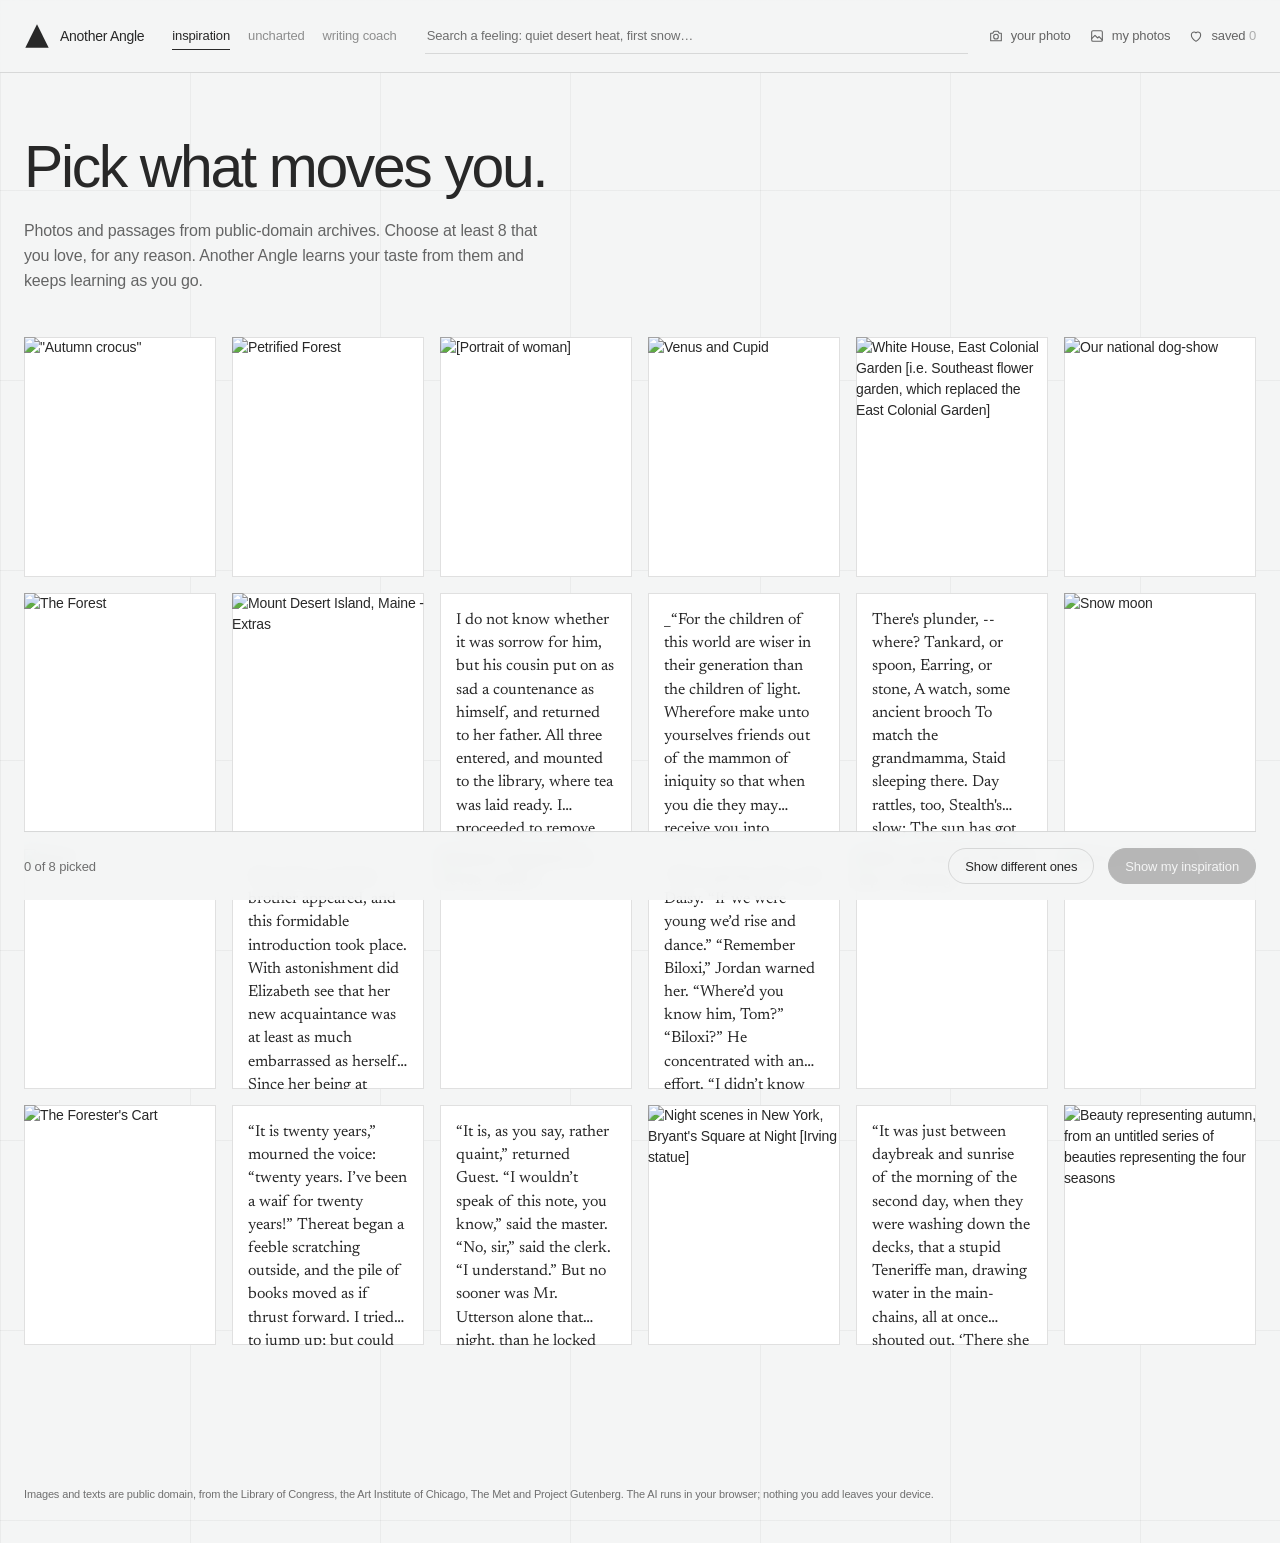
==== index.html @ f84533cb "Add archive data, tabs, gallery theme, 3-D Uncharted map, and lens interactions - data/: 1,196 publi" ====
<!doctype html>
<html lang="en">
<head>
  <meta charset="utf-8">
  <meta name="viewport" content="width=device-width, initial-scale=1">
  <!-- Some museum image servers refuse requests that name a referring page (the Art Institute of Chicago does for localhost). -->
  <meta name="referrer" content="no-referrer">
  <title>Another Angle</title>
  <meta name="description" content="Inspiration for photographers and writers that learns your taste, from public-domain archives, with a writer's block coach.">
  <link rel="preconnect" href="https://fonts.googleapis.com">
  <link rel="preconnect" href="https://fonts.gstatic.com" crossorigin>
  <link rel="stylesheet" href="https://fonts.googleapis.com/css2?family=Google+Sans+Flex:wght@400;500;700&family=Newsreader:ital,opsz,wght@0,6..72,400;0,6..72,500;1,6..72,400&display=swap">
  <link rel="stylesheet" href="style.css">
  <link rel="icon" href="data:image/svg+xml,%3Csvg xmlns='http://www.w3.org/2000/svg' viewBox='0 0 32 32'%3E%3Ccircle cx='16' cy='16' r='12' fill='%23282828'/%3E%3Ccircle cx='16' cy='16' r='5' fill='%23f4f5f5'/%3E%3C/svg%3E">
</head>
<body>
  <header class="top">
    <a class="brand" href="#" data-go="feed"><svg viewBox="0 0 40 40" aria-hidden="true"><path d="M20 2 38 38H2Z"/></svg>Another Angle</a>
    <nav class="tabs" aria-label="Sections">
      <a class="tab" id="tab-feed" href="#" data-go="feed" aria-current="page">Inspiration</a>
      <a class="tab" id="tab-uncharted" href="uncharted.html">Uncharted</a>
      <a class="tab" id="tab-coach" href="#coach">Writing coach</a>
    </nav>
    <div class="tools" id="tools">
      <form class="search" id="search" role="search">
        <label for="q" class="sr">Search by a feeling, a place, or anything</label>
        <input id="q" type="search" placeholder="Search a feeling: quiet desert heat, first snow…" autocomplete="off">
      </form>
      <nav class="nav" aria-label="Inspiration tools">
        <label class="btn ghost" for="upload" title="Find inspiration that matches your own photo">
          <svg viewBox="0 0 24 24" aria-hidden="true"><path d="M4 8h3l2-3h6l2 3h3v11H4z"/><circle cx="12" cy="13" r="3.5"/></svg>
          <span>Your photo</span>
        </label>
        <input id="upload" type="file" accept="image/*" class="sr">
        <button class="btn ghost" data-go="mine" title="Your own photos, kept on your device">
          <svg viewBox="0 0 24 24" aria-hidden="true"><rect x="4" y="4" width="16" height="16" rx="2"/><path d="M4 16l5-5 4 4 2-2 5 5"/></svg>
          <span>My photos</span>
        </button>
        <button class="btn ghost" data-go="saved">
          <svg viewBox="0 0 24 24" aria-hidden="true"><path d="M12 20s-7-4.4-7-10a4 4 0 0 1 7-2.6A4 4 0 0 1 19 10c0 5.6-7 10-7 10z"/></svg>
          <span>Saved <b id="saved-count">0</b></span>
        </button>
      </nav>
    </div>
  </header>

  <main>
    <section id="view-start" class="view" hidden>
      <div class="intro">
        <h1 data-lens>Pick what moves you.</h1>
        <p>Photos and passages from public-domain archives. Choose at least 8 that you love, for any reason. Another Angle learns your taste from them and keeps learning as you go.</p>
      </div>
      <div class="pick-grid" id="pick-grid"></div>
      <div class="pick-bar">
        <span id="pick-count">0 of 8 picked</span>
        <button class="btn ghost" id="pick-more">Show different ones</button>
        <button class="btn solid" id="pick-done" disabled>Show my inspiration</button>
      </div>
    </section>

    <section id="view-feed" class="view" hidden>
      <div class="feed-head">
        <div id="mode" class="mode"></div>
        <button class="btn ghost small" id="retrain">Pick again</button>
      </div>
      <div class="masonry" id="feed"></div>
      <div id="more" class="more">Loading more…</div>
    </section>

    <section id="view-saved" class="view" hidden>
      <div class="intro">
        <h1 data-lens>Saved</h1>
        <p id="saved-note">Everything you hearted. Each one also taught the model a little more about your taste.</p>
      </div>
      <div class="masonry" id="saved"></div>
    </section>
    <section id="view-mine" class="view" hidden>
      <div class="intro">
        <h1 data-lens>My portfolio</h1>
        <p>Add your own photos. The AI reads them right here in your browser and keeps them on this device, so nothing is uploaded. They join your feed, your searches, and the Uncharted map.</p>
      </div>
      <div class="drop" id="mine-drop">
        <p>Drag photos here, or</p>
        <div class="drop-btns">
          <label class="btn solid" for="mine-files">Choose photos</label>
          <label class="btn ghost" for="mine-folder">Choose a folder</label>
        </div>
        <input id="mine-files" type="file" accept="image/*" multiple class="sr">
        <input id="mine-folder" type="file" webkitdirectory multiple class="sr">
        <p id="mine-status" class="drop-status" aria-live="polite"></p>
      </div>
      <div class="feed-head">
        <div class="mode"><b id="mine-count"></b> <span id="mine-note"></span></div>
        <button class="btn ghost small" id="mine-clear" hidden>Remove from this device</button>
      </div>
      <div class="masonry" id="mine"></div>
    </section>
    <section id="view-coach" class="view" hidden>
      <div class="coach" id="coach" aria-label="Writer's block coach">
        <div class="coach-head">
          <div class="coach-title">CreateAI</div>
          <div class="coach-sub">Writer's block coach, by [PARTNER NAME]</div>
        </div>
        <div class="chat" id="chat" aria-live="polite"></div>
        <form class="chat-input" id="chat-form">
          <label for="chat-text" class="sr">Message</label>
          <textarea id="chat-text" rows="1" placeholder="Type here"></textarea>
          <button class="btn solid" type="submit">Send</button>
        </form>
      </div>
    </section>
  </main>

  <div class="toast" id="toast" role="status" hidden></div>

  <footer class="foot">
    Images and texts are public domain, from the Library of Congress, the Art Institute of Chicago, The Met and Project Gutenberg. The AI runs in your browser; nothing you add leaves your device.
  </footer>

  <script type="module" src="js/app.js"></script>
</body>
</html>
---- style.css ----
/* Gallery wall: a cool off-white ground with a faint grid, near-black ink, one sans with tight tracking.
   The photos and passages supply the color; the interface stays out of the way. */
:root {
  --bg: #f4f5f5;
  --card: #ffffff;
  --ink: #282828;
  --muted: #6f6f6f;
  --line: rgba(40, 40, 40, .14);
  --grid: rgba(40, 40, 40, .05);
  --accent: #282828;
  --accent-ink: #f4f5f5;
  --chip: #e9eaea;
  --serif: "Newsreader", Georgia, serif;
  --sans: "Google Sans Flex", "Helvetica Neue", Arial, sans-serif;
}
@media (prefers-color-scheme: dark) {
  :root:not([data-theme="light"]) {
    --bg: #151515; --card: #1d1d1d; --ink: #ececec; --muted: #9a9a9a;
    --line: rgba(255, 255, 255, .16); --grid: rgba(255, 255, 255, .04);
    --accent: #ececec; --accent-ink: #151515; --chip: #262626;
  }}
:root[data-theme="dark"] {
    --bg: #151515; --card: #1d1d1d; --ink: #ececec; --muted: #9a9a9a;
    --line: rgba(255, 255, 255, .16); --grid: rgba(255, 255, 255, .04);
    --accent: #ececec; --accent-ink: #151515; --chip: #262626;
  }
* { box-sizing: border-box; }
[hidden] { display: none !important; }
body { margin: 0; color: var(--ink); font: 500 14px/1.5 var(--sans); letter-spacing: -.01em;
  background-color: var(--bg);
  background-image: linear-gradient(90deg, var(--grid) 1px, transparent 1px), linear-gradient(var(--grid) 1px, transparent 1px);
  background-size: 190px 190px; }
.sr { position: absolute !important; width: 1px; height: 1px; overflow: hidden; clip: rect(0 0 0 0); white-space: nowrap; }
button, input, textarea { font: inherit; color: inherit; letter-spacing: inherit; }
a { color: inherit; }
svg { width: 16px; height: 16px; fill: none; stroke: currentColor; stroke-width: 1.6; stroke-linecap: round; stroke-linejoin: round; flex: none; }
:focus-visible { outline: 1px solid var(--ink); outline-offset: 3px; }

/* Header */
.top { position: sticky; top: 0; z-index: 10; display: flex; align-items: center; gap: 12px 28px; padding: 18px 24px;
  background: color-mix(in srgb, var(--bg) 94%, transparent); backdrop-filter: blur(8px); border-bottom: 1px solid var(--line); flex-wrap: wrap; }
.brand { display: inline-flex; align-items: center; gap: 10px; font-size: 14px; font-weight: 500; line-height: 1.2; letter-spacing: -.02em; color: var(--ink); text-decoration: none; }
.brand svg { width: 26px; height: 26px; fill: currentColor; stroke: none; }
.tabs { display: flex; gap: 18px; font-size: 13px; }
.tab { position: relative; padding: 6px 0; color: var(--ink); text-decoration: none; text-transform: lowercase; white-space: nowrap; opacity: .5; transition: opacity .2s; }
.tab:hover { opacity: 1; }
.tab[aria-current="page"] { opacity: 1; }
.tab[aria-current="page"]::after { content: ""; position: absolute; left: 0; right: 0; bottom: 2px; height: 1px; background: currentColor; }
.tools { flex: 1 1 520px; min-width: 0; display: flex; align-items: center; gap: 8px 20px; flex-wrap: wrap; }
.search { flex: 1 1 240px; min-width: 0; }
.search input { width: 100%; height: 36px; border: 0; border-bottom: 1px solid var(--line); background: transparent; border-radius: 0; padding: 0 2px; outline: none; font-size: 13px; }
.search input::placeholder { color: var(--muted); }
.search input:focus { border-bottom-color: var(--ink); }
.nav { display: flex; gap: 6px 18px; align-items: center; flex-wrap: wrap; }
.btn { display: inline-flex; align-items: center; gap: 7px; min-height: 36px; padding: 0 16px; border-radius: 999px; border: 1px solid var(--line);
  background: transparent; cursor: pointer; font-size: 13px; font-weight: 500; text-decoration: none; color: var(--ink); white-space: nowrap; transition: border-color .2s, opacity .2s; }
.btn:hover { border-color: var(--ink); }
.btn.solid { background: var(--accent); color: var(--accent-ink); border-color: var(--accent); }
.btn.solid:hover { opacity: .85; }
.btn.solid:disabled { opacity: .3; cursor: default; }
.btn.small { min-height: 30px; padding: 0 12px; font-size: 12px; }
.btn b { font-weight: 500; font-variant-numeric: tabular-nums; opacity: .5; }
/* In the header the tools read as plain text links, like the tabs. */
.nav .btn { border: 0; padding: 0; min-height: 36px; text-transform: lowercase; opacity: .7; }
.nav .btn:hover { opacity: 1; }
.icon { width: 40px; height: 40px; border-radius: 50%; border: none; background: transparent; display: inline-flex; align-items: center; justify-content: center; cursor: pointer; color: inherit; }
.icon:hover { background: var(--chip); }

main { padding: 24px; max-width: 1600px; margin: 0 auto; }
.intro { max-width: 900px; margin: 40px 0 44px; }
.intro h1 { font: 500 clamp(34px, 4.6vw, 68px)/1.02 var(--sans); letter-spacing: -.04em; margin: 0 0 22px; max-width: 19ch; text-wrap: balance; }
.intro p { color: var(--ink); opacity: .7; margin: 0; font-size: 16px; line-height: 1.55; max-width: 58ch; font-weight: 400; }

/* Pick grid (onboarding) */
.pick-grid { display: grid; grid-template-columns: repeat(auto-fill, minmax(180px, 1fr)); gap: 16px; }
.pick { position: relative; border: 0; border-radius: 0; overflow: hidden; background: var(--card); cursor: pointer; padding: 0; text-align: left; aspect-ratio: 4 / 5; display: flex;
  box-shadow: inset 0 0 0 1px var(--line); transition: transform .45s cubic-bezier(.22, 1, .36, 1); }
.pick:hover { transform: translateY(-3px); }
.pick img { width: 100%; height: 100%; object-fit: cover; display: block; }
.pick .txt { padding: 16px; font: 400 16px/1.45 var(--serif); letter-spacing: 0; overflow: hidden; display: -webkit-box; -webkit-line-clamp: 9; -webkit-box-orient: vertical; align-self: center; }
.pick[aria-pressed="true"] { outline: 2px solid var(--ink); outline-offset: 3px; }
.pick[aria-pressed="true"]::after { content: "✓"; position: absolute; top: 8px; right: 8px; width: 26px; height: 26px; border-radius: 50%; background: var(--accent); color: var(--accent-ink);
  display: flex; align-items: center; justify-content: center; font-size: 13px; }
.pick-bar { position: sticky; bottom: 0; display: flex; gap: 14px; align-items: center; justify-content: flex-start; padding: 16px 0; margin-top: 24px;
  background: color-mix(in srgb, var(--bg) 94%, transparent); backdrop-filter: blur(8px); border-top: 1px solid var(--line); flex-wrap: wrap; }
#pick-count { color: var(--muted); font-size: 13px; font-variant-numeric: tabular-nums; margin-right: auto; }

/* Feed */
.feed-head { display: flex; align-items: center; justify-content: space-between; gap: 12px; margin-bottom: 20px; padding-bottom: 12px; border-bottom: 1px solid var(--line); flex-wrap: wrap; }
.mode { display: flex; align-items: center; gap: 10px; flex-wrap: wrap; font-size: 12px; color: var(--muted); }
.mode .chip { display: inline-flex; align-items: center; gap: 8px; background: var(--chip); color: var(--ink); border-radius: 999px; padding: 3px 5px 3px 12px; }
.mode .chip img { width: 26px; height: 26px; border-radius: 0; object-fit: cover; }
.mode .chip button { width: 26px; height: 26px; border-radius: 50%; border: none; background: transparent; cursor: pointer; color: inherit; }
.masonry { columns: 4 290px; column-gap: 28px; }
.card { break-inside: avoid; margin: 0 0 36px; position: relative; }
.card img.photo { width: 100%; display: block; background: #d9d9d9; min-height: 120px; }
.card .passage { padding: 14px 0 6px; font: 400 17px/1.5 var(--serif); letter-spacing: 0; }
.card .passage:first-child { border-top: 1px solid var(--ink); padding-top: 16px; }
.card .passage p { margin: 0; }
.card .passage.lead { font-size: 19px; }
.card .credit { padding: 0 0 10px; font-size: 12px; color: var(--muted); }
.card .credit a, .card .photo-credit a { color: inherit; text-underline-offset: 2px; }
.card .photo-credit { padding: 8px 0 0; font-size: 12px; color: var(--muted); }
.card .because { padding: 0 0 10px; font-size: 12px; color: var(--muted); }
.card .actions { display: flex; gap: 6px; padding: 2px 0 0; }
.card .actions button { height: 32px; min-width: 32px; padding: 0 10px; border-radius: 999px; border: 1px solid var(--line); background: transparent; cursor: pointer;
  display: inline-flex; align-items: center; gap: 6px; font-size: 12px; color: var(--ink); transition: border-color .2s; }
.card .actions button:hover { border-color: var(--ink); }
.card .actions button[aria-pressed="true"] { background: var(--accent); color: var(--accent-ink); border-color: var(--accent); }
.card .actions button[aria-pressed="true"] svg { fill: currentColor; }
.card .actions .grow { flex: 1; }
.card.fade { opacity: .25; transition: opacity .3s; }
.card .badge { position: absolute; top: 10px; left: 10px; background: var(--accent); color: var(--accent-ink); font-size: 11px; padding: 3px 10px; border-radius: 999px; }
.drop { border: 1px dashed var(--muted); border-radius: 0; padding: 36px 16px; text-align: center; margin: 0 0 36px; max-width: 900px; background: transparent; }
.drop.over { border-color: var(--ink); border-style: solid; }
.drop p { margin: 0 0 14px; color: var(--muted); font-size: 13px; }
.drop-btns { display: flex; gap: 10px; justify-content: center; flex-wrap: wrap; }
.drop .drop-status { margin: 14px 0 0; color: var(--ink); min-height: 1.5em; }
.more { text-align: center; color: var(--muted); padding: 24px; font-size: 12px; }
.empty { color: var(--muted); padding: 48px 0; font-size: 13px; }

/* Coach */
.coach { max-width: 760px; margin: 16px auto 0; height: calc(100dvh - 170px); min-height: 420px; background: var(--card); border: 1px solid var(--line); border-radius: 0;
  display: flex; flex-direction: column; overflow: hidden; }
.coach-head { display: flex; align-items: baseline; justify-content: space-between; gap: 12px; flex-wrap: wrap; padding: 16px 20px; border-bottom: 1px solid var(--line); }
.coach-title { font-size: 20px; font-weight: 500; letter-spacing: -.03em; }
.coach-sub { font-size: 12px; color: var(--muted); }
.chat { flex: 1; overflow-y: auto; padding: 20px; display: flex; flex-direction: column; gap: 10px; }
.msg { max-width: 88%; padding: 10px 14px; border-radius: 10px; white-space: pre-line; font-size: 14px; font-weight: 400; }
.msg.bot { align-self: flex-start; background: var(--chip); }
.msg.me { align-self: flex-end; background: var(--accent); color: var(--accent-ink); }
.opts { display: flex; flex-direction: column; gap: 6px; align-self: stretch; }
.opts button { text-align: left; min-height: 40px; padding: 8px 14px; border-radius: 0; border: 1px solid var(--line); background: transparent; cursor: pointer; font-size: 13px; transition: border-color .2s; }
.opts button:hover:not(:disabled) { border-color: var(--ink); }
.opts button[aria-pressed="true"] { border-color: var(--ink); background: var(--chip); }
.opts button:disabled { opacity: .45; cursor: default; }
.mini-card { align-self: flex-start; max-width: 88%; border: 1px solid var(--line); overflow: hidden; }
.mini-card img { width: 100%; max-height: 200px; object-fit: cover; display: block; }
.mini-card p { margin: 0; padding: 10px 12px; font: 400 14px/1.45 var(--serif); letter-spacing: 0; }
.mini-card small { display: block; padding: 0 12px 10px; color: var(--muted); }
.chat-input { display: flex; gap: 10px; padding: 12px 20px; border-top: 1px solid var(--line); align-items: flex-end; }
.chat-input textarea { flex: 1; resize: none; min-height: 36px; max-height: 140px; border: 0; border-bottom: 1px solid var(--line); border-radius: 0; padding: 8px 2px; background: transparent; outline: none; }
.chat-input textarea:focus { border-bottom-color: var(--ink); }
.typing { color: var(--muted); font-size: 12px; }

/* The cursor as a lens (js/lens.js) */
[data-words] .w { transition: opacity .6s, filter .6s; }
[data-words].lensing .w { opacity: calc(.3 + .7 * var(--f, 1)); filter: blur(calc((1 - var(--f, 1)) * 1.3px)); transition-duration: .14s; }
h1[data-words].lensing .w { filter: blur(calc((1 - var(--f, 1)) * 3px)); }
img.photo, .pick img { transition: filter .5s; filter: saturate(.88); }
img.photo:hover, .pick:hover img, .pick[aria-pressed="true"] img { filter: none; }
.reticle { position: fixed; left: 0; top: 0; z-index: 40; width: 0; height: 0; pointer-events: none; opacity: 0; transition: opacity .25s; color: #fff; filter: drop-shadow(0 0 1px rgba(0, 0, 0, .75)); }
.reticle.on { opacity: 1; }
.reticle i { position: absolute; width: 12px; height: 12px; border: 0 solid currentColor; border-width: 0; transition: transform .35s cubic-bezier(.22, 1, .36, 1); }
.reticle i:nth-child(1) { border-width: 1.5px 0 0 1.5px; transform: translate(-34px, -26px); }
.reticle i:nth-child(2) { border-width: 1.5px 1.5px 0 0; transform: translate(22px, -26px); }
.reticle i:nth-child(3) { border-width: 0 0 1.5px 1.5px; transform: translate(-34px, 14px); }
.reticle i:nth-child(4) { border-width: 0 1.5px 1.5px 0; transform: translate(22px, 14px); }
.reticle.locked i:nth-child(1) { transform: translate(-24px, -18px); }
.reticle.locked i:nth-child(2) { transform: translate(12px, -18px); }
.reticle.locked i:nth-child(3) { transform: translate(-24px, 6px); }
.reticle.locked i:nth-child(4) { transform: translate(12px, 6px); }
.reticle b { position: absolute; left: -2px; top: -2px; width: 4px; height: 4px; border-radius: 50%; background: currentColor; opacity: 0; transition: opacity .25s; }
.reticle.locked b { opacity: 1; }
img.photo, .pick img, .mini-card img { cursor: crosshair; }
.pick { cursor: pointer; } .pick img { cursor: inherit; }

.toast { position: fixed; left: 50%; bottom: 24px; transform: translateX(-50%); background: var(--ink); color: var(--bg); padding: 10px 18px; border-radius: 999px; z-index: 30; font-size: 13px; max-width: calc(100vw - 32px); }
.foot { color: var(--muted); font-size: 11px; padding: 24px 24px 40px; max-width: 1600px; margin: 0 auto; }

@media (max-width: 640px) {
  .top { padding: 12px 16px; gap: 8px 16px; }
  .tabs { order: 2; flex: 1 1 100%; }
  .tools { order: 3; flex-basis: 100%; flex-wrap: nowrap; }
  .nav { flex-wrap: nowrap; gap: 14px; }
  .nav .btn span { display: none; }
  main { padding: 16px; }
  .intro { margin: 24px 0 28px; }
  .pick-grid { grid-template-columns: repeat(2, minmax(0, 1fr)); }
  .masonry { columns: 1; }
  .coach { height: calc(100dvh - 200px); }
  .coach-head, .chat, .chat-input { padding-left: 14px; padding-right: 14px; }
}
@media (prefers-reduced-motion: reduce) { * { transition: none !important; } }
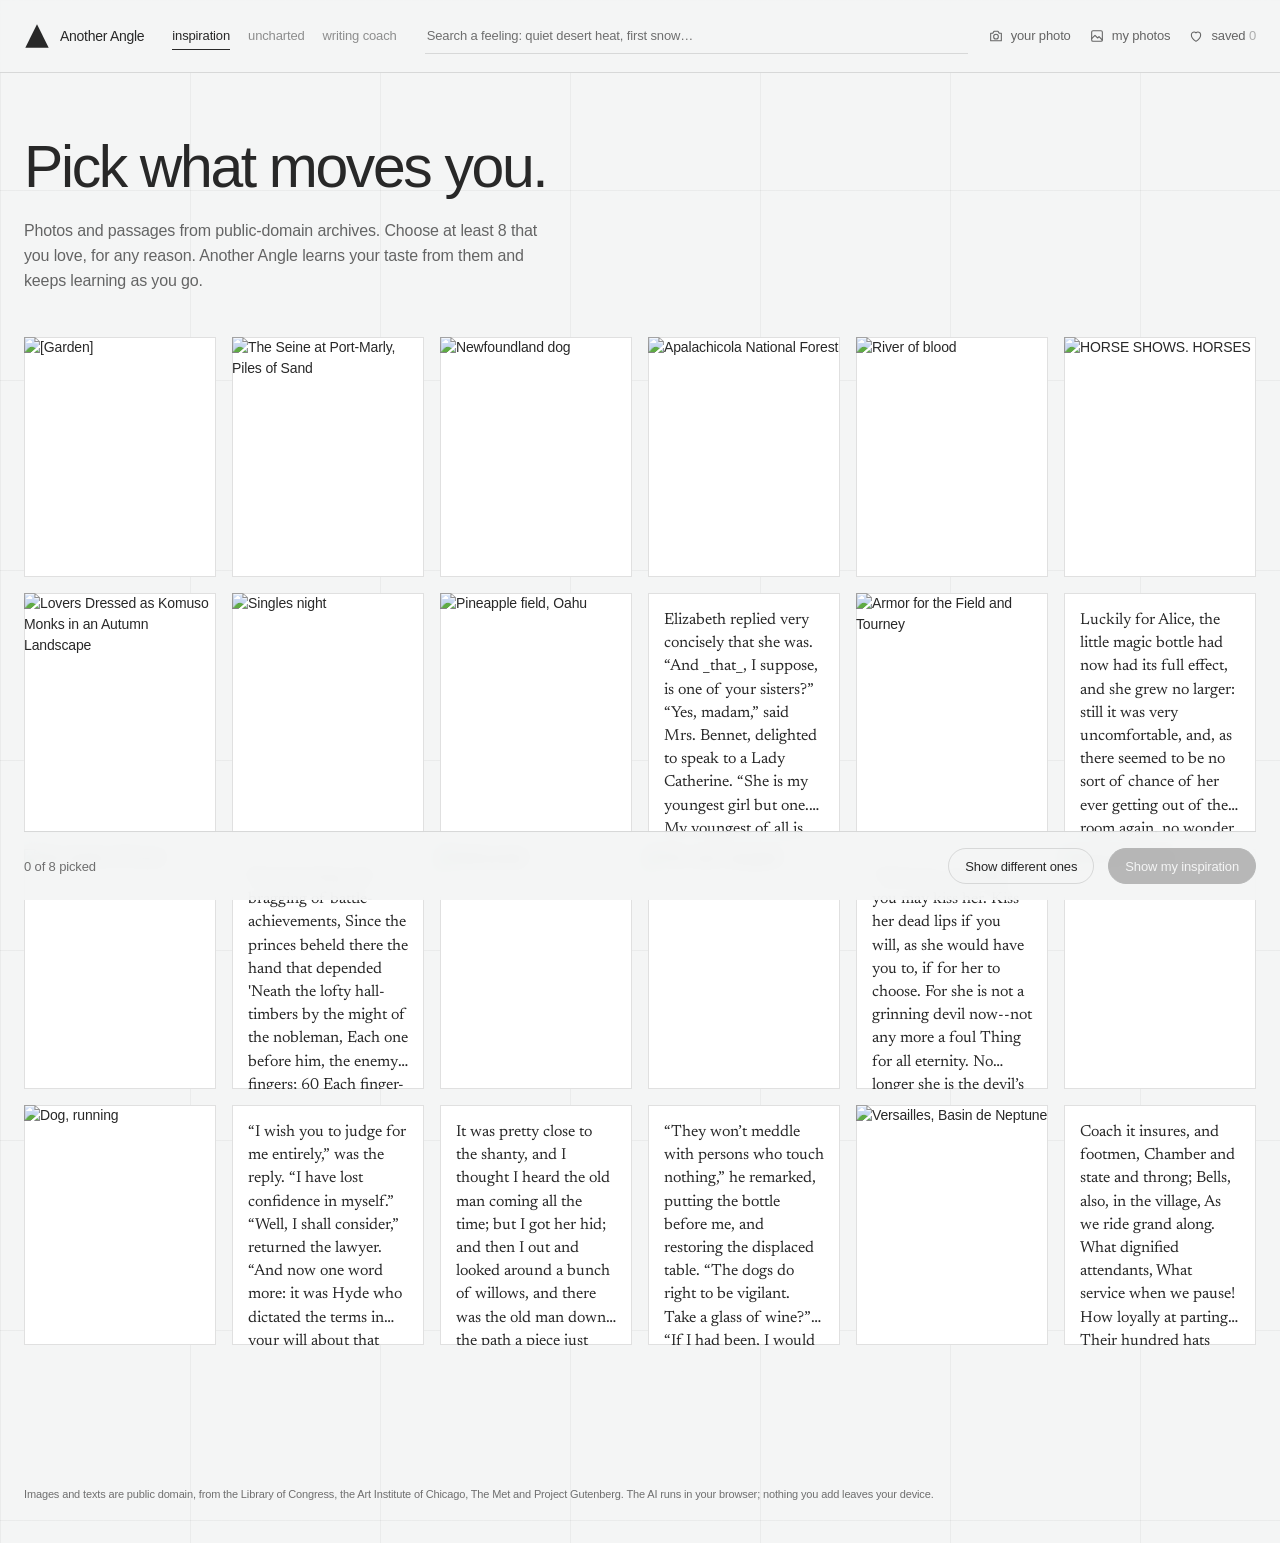
==== commit b2fd4d85: "Remove coach attribution placeholder Co-authored-by: Copilot <223556219+Copilot@users.noreply.github" ====
--- a/index.html
+++ b/index.html
@@ -99,7 +99,7 @@
       <div class="coach" id="coach" aria-label="Writer's block coach">
         <div class="coach-head">
           <div class="coach-title">CreateAI</div>
-          <div class="coach-sub">Writer's block coach, by [PARTNER NAME]</div>
+          <div class="coach-sub">Writer's block coach</div>
         </div>
         <div class="chat" id="chat" aria-live="polite"></div>
         <form class="chat-input" id="chat-form">
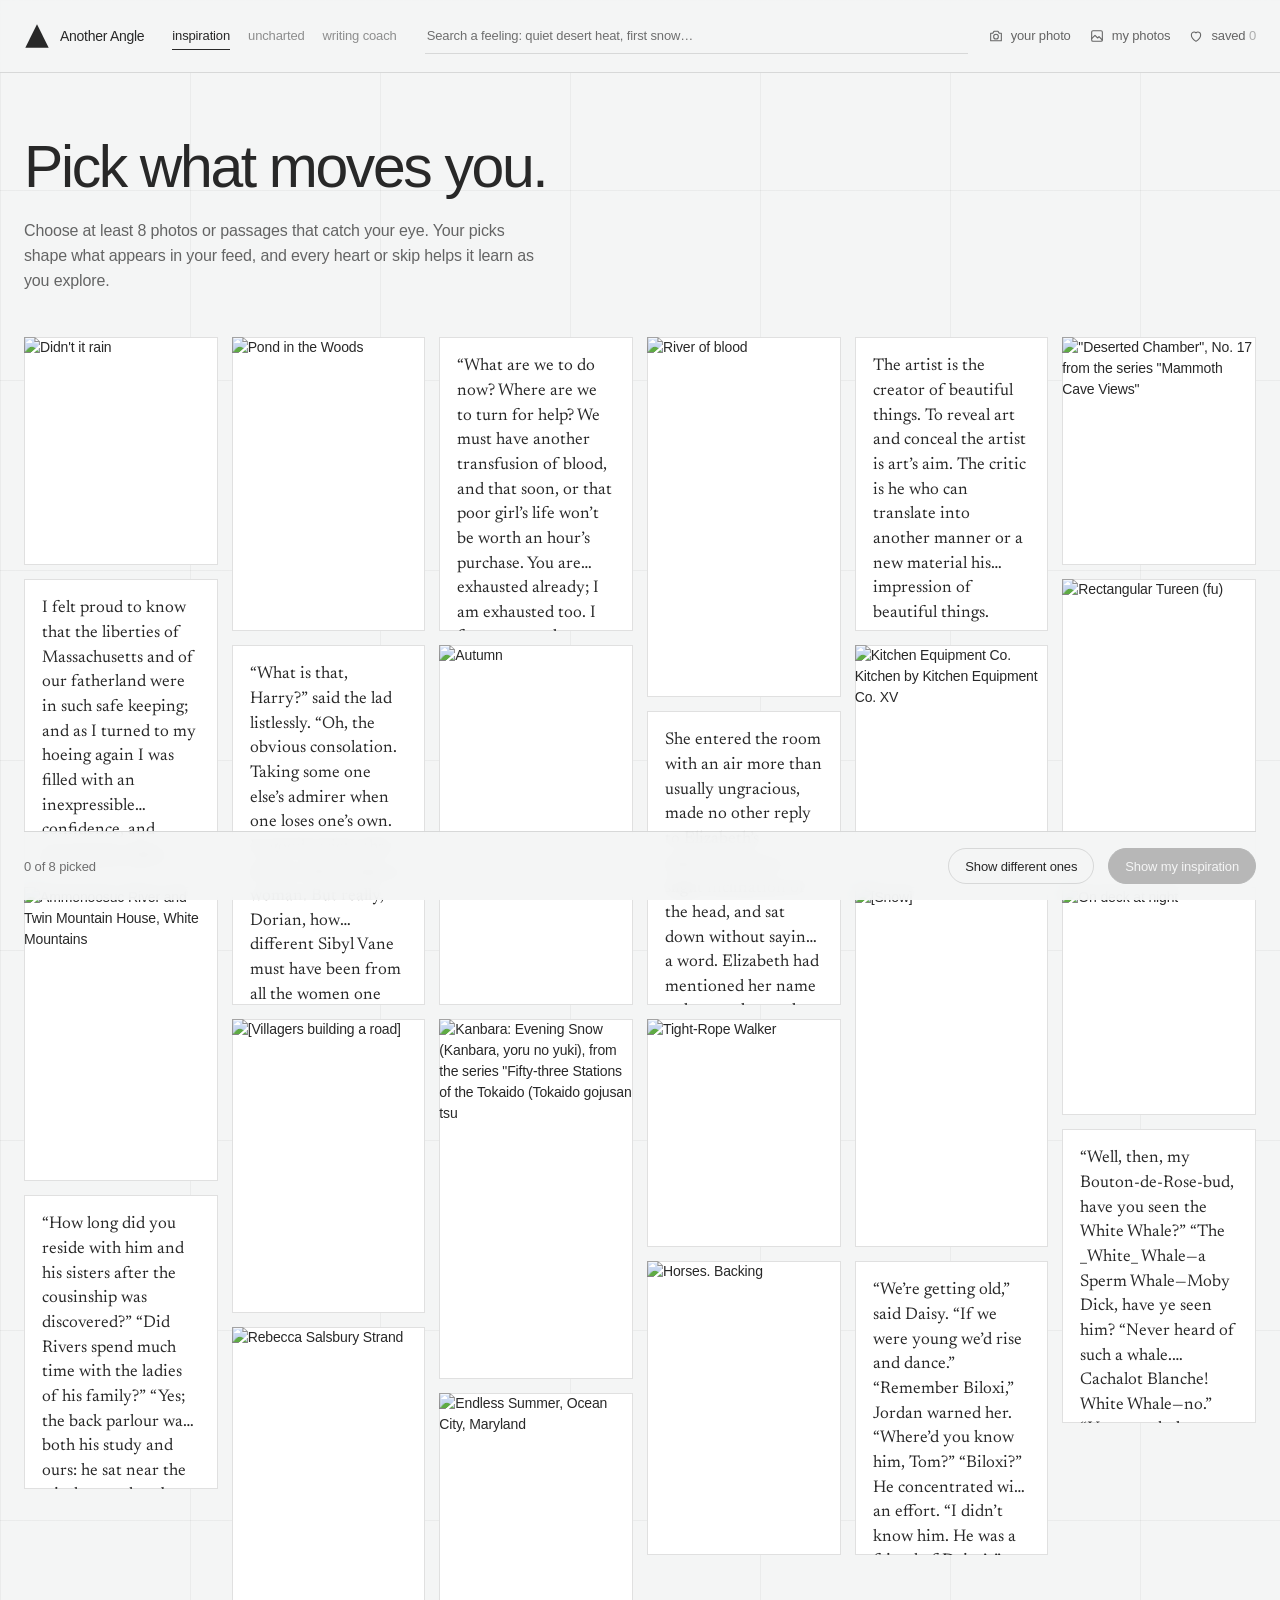
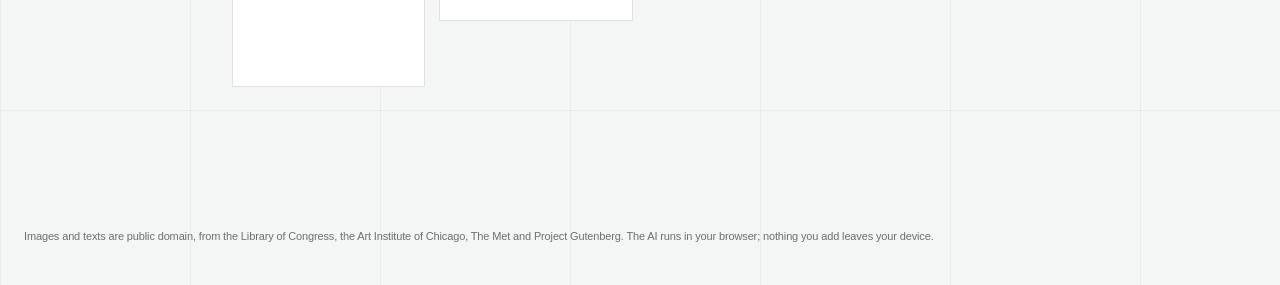
==== commit bfb8d6c8: "Refine inspiration selection experience Co-authored-by: Copilot <223556219+Copilot@users.noreply.git" ====
--- a/index.html
+++ b/index.html
@@ -48,7 +48,7 @@
     <section id="view-start" class="view" hidden>
       <div class="intro">
         <h1 data-lens>Pick what moves you.</h1>
-        <p>Photos and passages from public-domain archives. Choose at least 8 that you love, for any reason. Another Angle learns your taste from them and keeps learning as you go.</p>
+        <p>Choose at least 8 photos or passages that catch your eye. Your picks shape what appears in your feed, and every heart or skip helps it learn as you explore.</p>
       </div>
       <div class="pick-grid" id="pick-grid"></div>
       <div class="pick-bar">
--- a/style.css
+++ b/style.css
@@ -72,12 +72,22 @@
 .intro p { color: var(--ink); opacity: .7; margin: 0; font-size: 16px; line-height: 1.55; max-width: 58ch; font-weight: 400; }
 
 /* Pick grid (onboarding) */
-.pick-grid { display: grid; grid-template-columns: repeat(auto-fill, minmax(180px, 1fr)); gap: 16px; }
-.pick { position: relative; border: 0; border-radius: 0; overflow: hidden; background: var(--card); cursor: pointer; padding: 0; text-align: left; aspect-ratio: 4 / 5; display: flex;
-  box-shadow: inset 0 0 0 1px var(--line); transition: transform .45s cubic-bezier(.22, 1, .36, 1); }
-.pick:hover { transform: translateY(-3px); }
-.pick img { width: 100%; height: 100%; object-fit: cover; display: block; }
-.pick .txt { padding: 16px; font: 400 16px/1.45 var(--serif); letter-spacing: 0; overflow: hidden; display: -webkit-box; -webkit-line-clamp: 9; -webkit-box-orient: vertical; align-self: center; }
+.pick-grid { display: grid; grid-template-columns: repeat(auto-fill, minmax(180px, 1fr)); grid-auto-rows: 8px; gap: 14px; }
+.pick { position: relative; grid-row: span 14; border: 0; border-radius: 0; overflow: hidden; background: var(--card); cursor: pointer; padding: 0; text-align: left; display: flex;
+  box-shadow: inset 0 0 0 1px var(--line); transition: transform .35s cubic-bezier(.22, 1, .36, 1); }
+.pick:hover { transform: translateY(-4px); }
+.pick.size-compact { grid-row: span 11; }
+.pick.size-standard { grid-row: span 14; }
+.pick.size-tall { grid-row: span 17; }
+.pick.size-short { grid-row: span 11; }
+.pick.size-medium { grid-row: span 14; }
+.pick.size-long { grid-row: span 17; }
+.pick img { width: 100%; height: 100%; object-fit: cover; display: block; filter: saturate(.88); transition: filter .35s, transform .6s cubic-bezier(.22, 1, .36, 1); }
+.pick:hover img { filter: none; transform: scale(1.035); }
+.pick .txt { width: 100%; padding: 18px; font: 400 17px/1.45 var(--serif); letter-spacing: 0; overflow: hidden; display: -webkit-box; -webkit-box-orient: vertical; align-self: stretch; }
+.pick.size-short .txt { -webkit-line-clamp: 7; }
+.pick.size-medium .txt { -webkit-line-clamp: 9; }
+.pick.size-long .txt { -webkit-line-clamp: 11; }
 .pick[aria-pressed="true"] { outline: 2px solid var(--ink); outline-offset: 3px; }
 .pick[aria-pressed="true"]::after { content: "✓"; position: absolute; top: 8px; right: 8px; width: 26px; height: 26px; border-radius: 50%; background: var(--accent); color: var(--accent-ink);
   display: flex; align-items: center; justify-content: center; font-size: 13px; }
@@ -144,26 +154,10 @@
 .typing { color: var(--muted); font-size: 12px; }
 
 /* The cursor as a lens (js/lens.js) */
-[data-words] .w { transition: opacity .6s, filter .6s; }
-[data-words].lensing .w { opacity: calc(.3 + .7 * var(--f, 1)); filter: blur(calc((1 - var(--f, 1)) * 1.3px)); transition-duration: .14s; }
-h1[data-words].lensing .w { filter: blur(calc((1 - var(--f, 1)) * 3px)); }
-img.photo, .pick img { transition: filter .5s; filter: saturate(.88); }
-img.photo:hover, .pick:hover img, .pick[aria-pressed="true"] img { filter: none; }
-.reticle { position: fixed; left: 0; top: 0; z-index: 40; width: 0; height: 0; pointer-events: none; opacity: 0; transition: opacity .25s; color: #fff; filter: drop-shadow(0 0 1px rgba(0, 0, 0, .75)); }
-.reticle.on { opacity: 1; }
-.reticle i { position: absolute; width: 12px; height: 12px; border: 0 solid currentColor; border-width: 0; transition: transform .35s cubic-bezier(.22, 1, .36, 1); }
-.reticle i:nth-child(1) { border-width: 1.5px 0 0 1.5px; transform: translate(-34px, -26px); }
-.reticle i:nth-child(2) { border-width: 1.5px 1.5px 0 0; transform: translate(22px, -26px); }
-.reticle i:nth-child(3) { border-width: 0 0 1.5px 1.5px; transform: translate(-34px, 14px); }
-.reticle i:nth-child(4) { border-width: 0 1.5px 1.5px 0; transform: translate(22px, 14px); }
-.reticle.locked i:nth-child(1) { transform: translate(-24px, -18px); }
-.reticle.locked i:nth-child(2) { transform: translate(12px, -18px); }
-.reticle.locked i:nth-child(3) { transform: translate(-24px, 6px); }
-.reticle.locked i:nth-child(4) { transform: translate(12px, 6px); }
-.reticle b { position: absolute; left: -2px; top: -2px; width: 4px; height: 4px; border-radius: 50%; background: currentColor; opacity: 0; transition: opacity .25s; }
-.reticle.locked b { opacity: 1; }
-img.photo, .pick img, .mini-card img { cursor: crosshair; }
-.pick { cursor: pointer; } .pick img { cursor: inherit; }
+[data-words] .w { text-decoration: underline; text-decoration-color: transparent; text-decoration-thickness: 1px; text-underline-offset: .18em; transition: text-decoration-color .16s; }
+[data-words] .w.lens-focus { text-decoration-color: currentColor; }
+img.photo { transition: filter .35s; filter: saturate(.88); }
+img.photo:hover, .pick[aria-pressed="true"] img { filter: none; }
 
 .toast { position: fixed; left: 50%; bottom: 24px; transform: translateX(-50%); background: var(--ink); color: var(--bg); padding: 10px 18px; border-radius: 999px; z-index: 30; font-size: 13px; max-width: calc(100vw - 32px); }
 .foot { color: var(--muted); font-size: 11px; padding: 24px 24px 40px; max-width: 1600px; margin: 0 auto; }
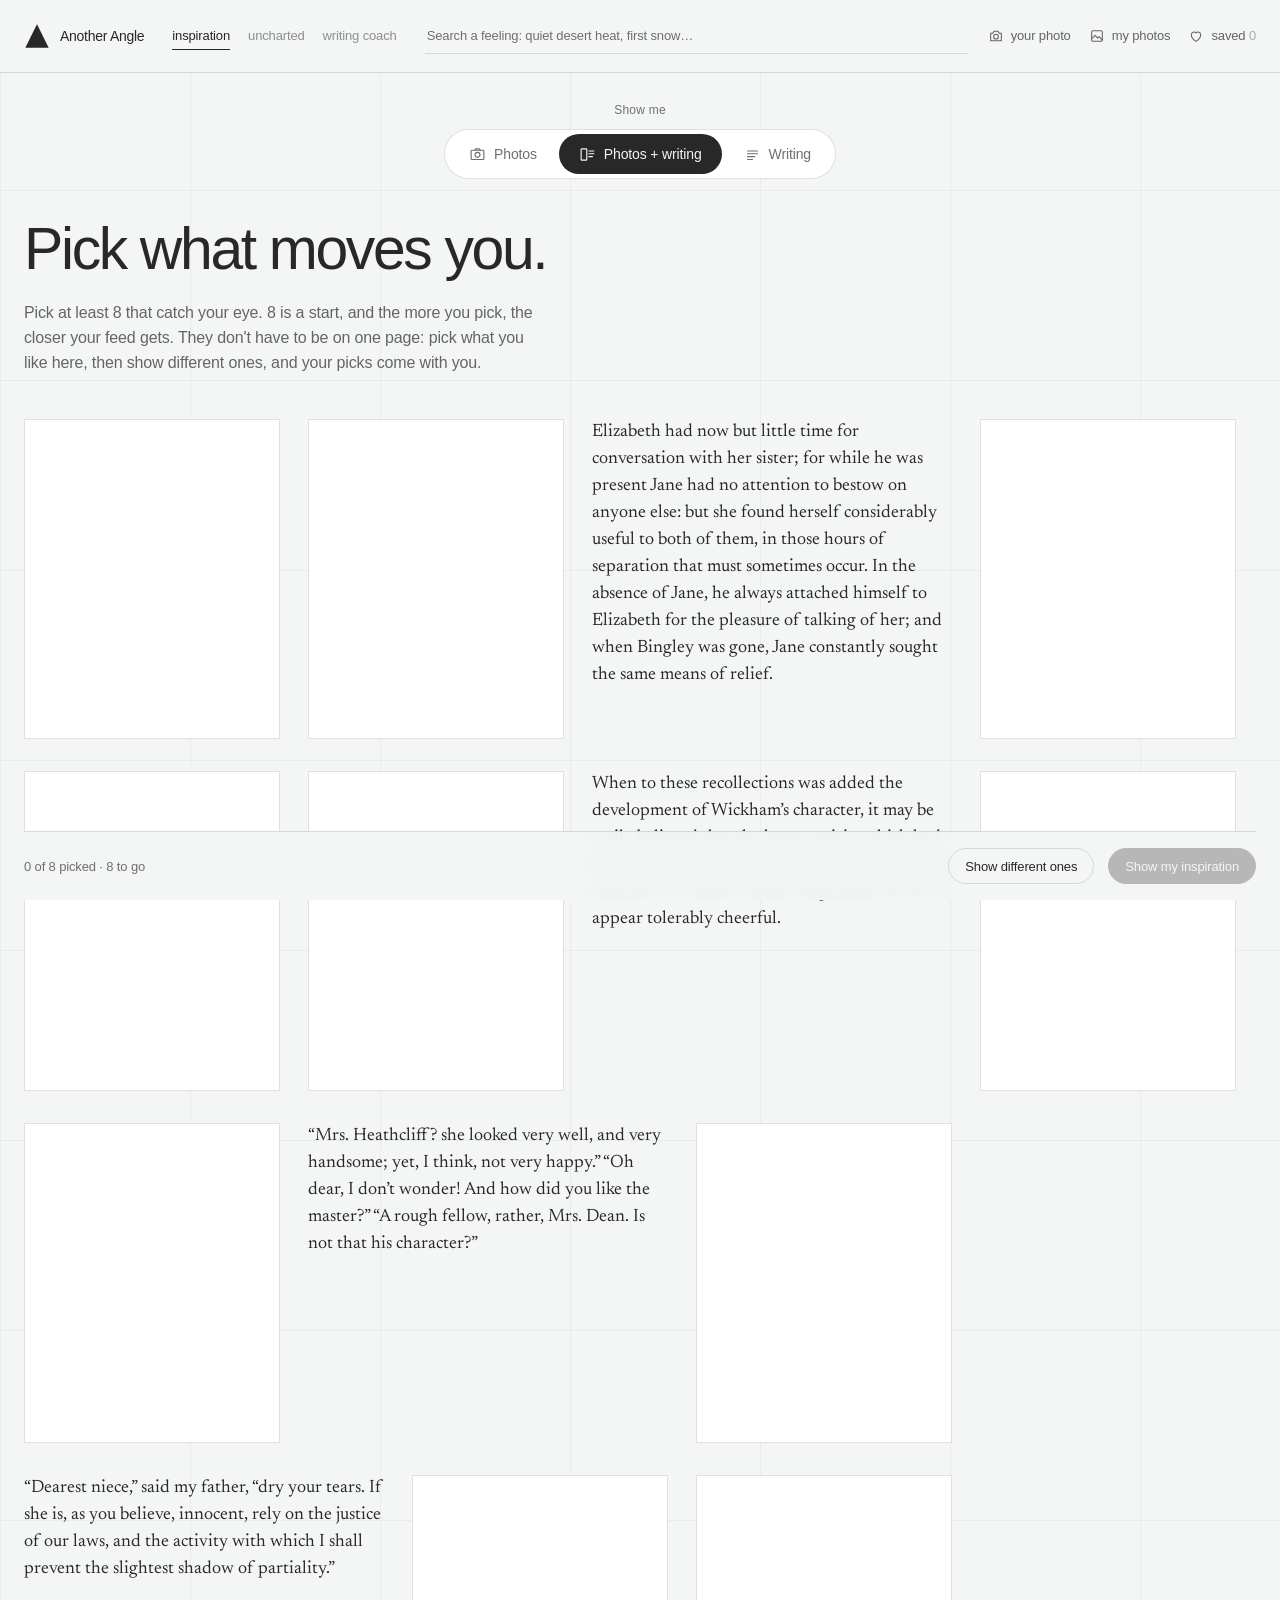
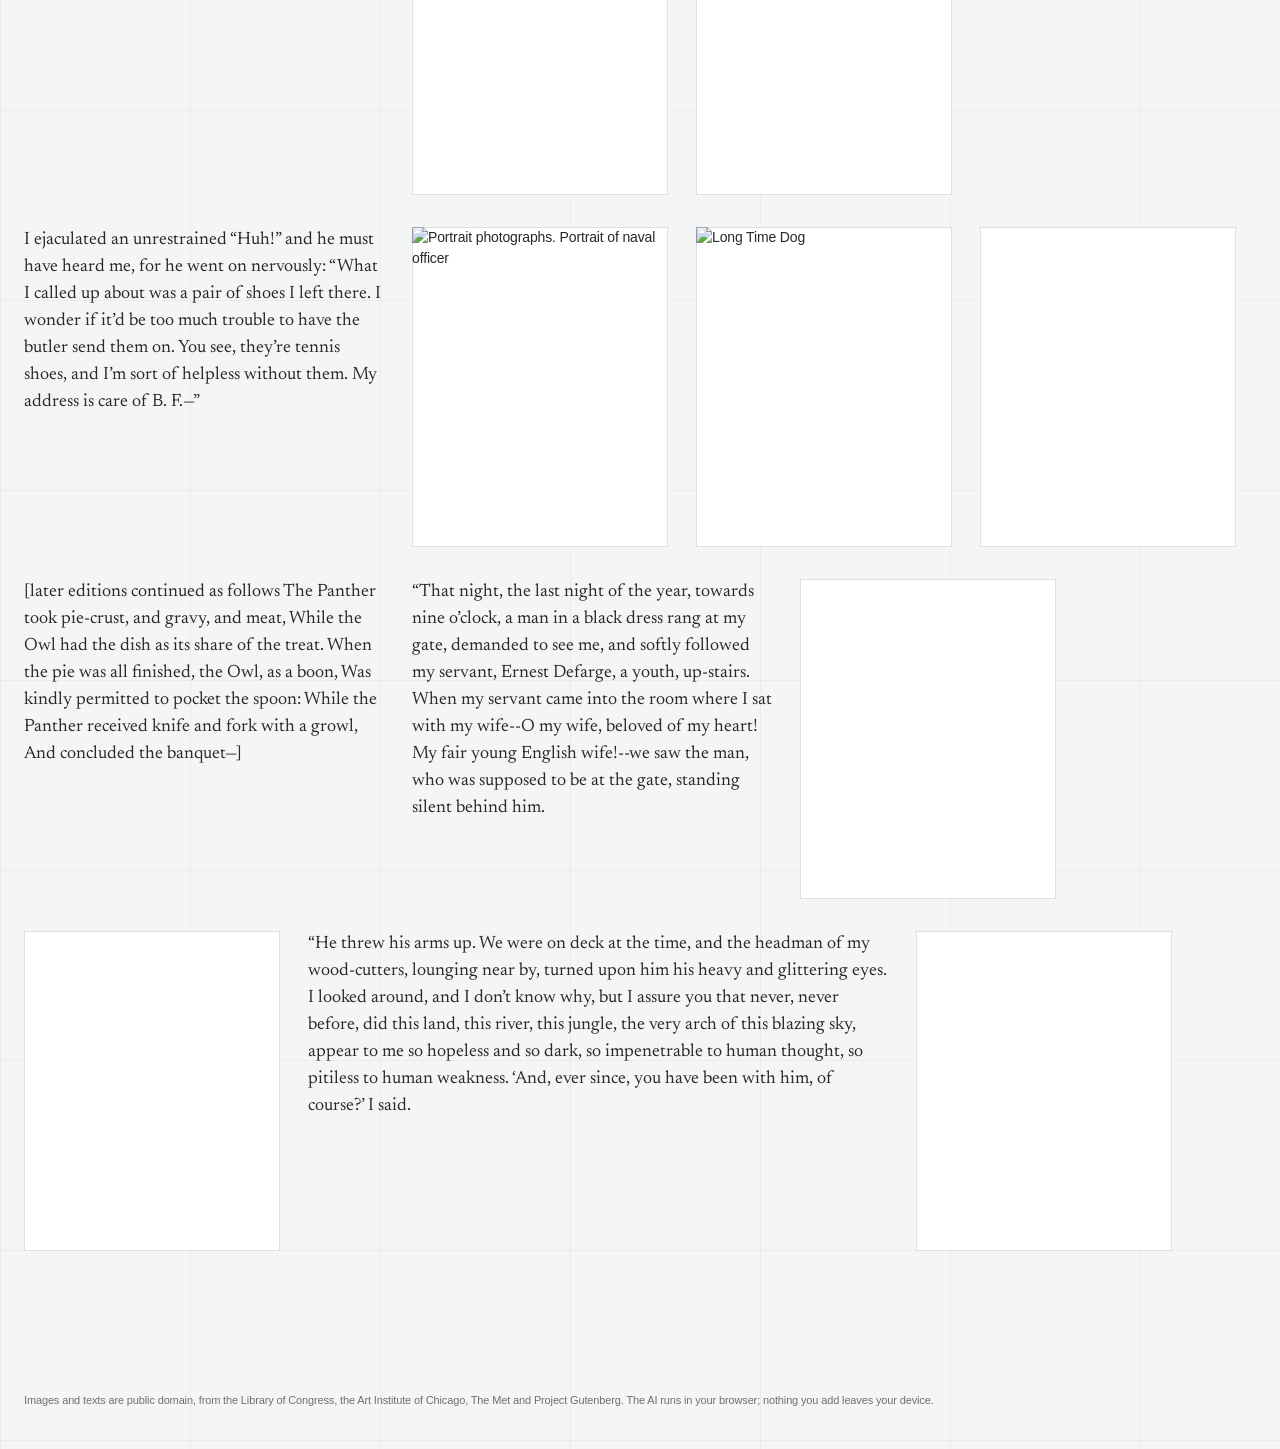
==== commit 6745fff4: "Make the feed readable and steerable, and tie the site into one flow Inspiration - Taste in words fr" ====
--- a/index.html
+++ b/index.html
@@ -46,22 +46,49 @@
 
   <main>
     <section id="view-start" class="view" hidden>
+      <div class="showme" role="group" aria-label="Show me">
+        <span class="showme-label">Show me</span>
+        <div class="seg">
+          <button type="button" data-focus="photo" aria-pressed="false"><svg viewBox="0 0 24 24" aria-hidden="true"><rect x="3" y="6" width="18" height="13" rx="1"/><circle cx="12" cy="12.5" r="3.5"/><path d="M8 6l1.5-2h5L16 6"/></svg>Photos</button>
+          <button type="button" data-focus="both" aria-pressed="true"><svg viewBox="0 0 24 24" aria-hidden="true"><rect x="3" y="4" width="8" height="16" rx="1"/><path d="M14 7h7M14 11h7M14 15h5"/></svg>Photos + writing</button>
+          <button type="button" data-focus="text" aria-pressed="false"><svg viewBox="0 0 24 24" aria-hidden="true"><path d="M5 7h14M5 11h14M5 15h10M5 19h7"/></svg>Writing</button>
+        </div>
+      </div>
       <div class="intro">
         <h1 data-lens>Pick what moves you.</h1>
-        <p>Choose at least 8 photos or passages that catch your eye. Your picks shape what appears in your feed, and every heart or skip helps it learn as you explore.</p>
+        <p id="pick-intro">Pick at least 8 that catch your eye. 8 is a start, and the more you pick, the closer your feed gets. They don't have to be on one page: pick what you like here, then show different ones, and your picks come with you.</p>
       </div>
       <div class="pick-grid" id="pick-grid"></div>
       <div class="pick-bar">
-        <span id="pick-count">0 of 8 picked</span>
+        <div class="pick-tray" id="pick-tray" aria-label="Your picks so far"></div>
+        <span id="pick-count">0 of 8 picked · 8 to go</span>
         <button class="btn ghost" id="pick-more">Show different ones</button>
         <button class="btn solid" id="pick-done" disabled>Show my inspiration</button>
       </div>
     </section>
 
     <section id="view-feed" class="view" hidden>
+      <div class="showme" role="group" aria-label="Show me">
+        <span class="showme-label">Show me</span>
+        <div class="seg">
+          <button type="button" data-focus="photo" aria-pressed="false"><svg viewBox="0 0 24 24" aria-hidden="true"><rect x="3" y="6" width="18" height="13" rx="1"/><circle cx="12" cy="12.5" r="3.5"/><path d="M8 6l1.5-2h5L16 6"/></svg>Photos</button>
+          <button type="button" data-focus="both" aria-pressed="true"><svg viewBox="0 0 24 24" aria-hidden="true"><rect x="3" y="4" width="8" height="16" rx="1"/><path d="M14 7h7M14 11h7M14 15h5"/></svg>Photos + writing</button>
+          <button type="button" data-focus="text" aria-pressed="false"><svg viewBox="0 0 24 24" aria-hidden="true"><path d="M5 7h14M5 11h14M5 15h10M5 19h7"/></svg>Writing</button>
+        </div>
+      </div>
       <div class="feed-head">
         <div id="mode" class="mode"></div>
-        <button class="btn ghost small" id="retrain">Pick again</button>
+        <button class="btn ghost small" id="retrain" title="Your earlier picks are kept">Pick more</button>
+      </div>
+      <div class="taste" id="taste" hidden>
+        <p class="taste-line"><span class="taste-label">Your taste, read by CLIP</span> <em id="taste-words"></em>
+          <button class="btn ghost small" id="taste-toggle" type="button" aria-expanded="false" aria-controls="taste-dials">Steer</button></p>
+        <div class="taste-dials" id="taste-dials" hidden></div>
+      </div>
+      <div class="next-step" id="next-step" hidden>
+        <p><b>Your picks just built a gallery.</b> Walk through rooms CLIP designed from your taste, then explore where it points next.</p>
+        <a class="btn solid small" href="uncharted.html" id="next-step-go">Walk through it →</a>
+        <button type="button" class="next-step-x" id="next-step-x" aria-label="Dismiss">×</button>
       </div>
       <div class="masonry" id="feed"></div>
       <div id="more" class="more">Loading more…</div>
@@ -113,6 +140,17 @@
 
   <div class="toast" id="toast" role="status" hidden></div>
 
+  <!-- the moment after you pick: your picks gather, CLIP reads them on the design dials, your taste in words -->
+  <div class="reveal" id="reveal" hidden aria-live="polite">
+    <div class="reveal-picks" aria-hidden="true"></div>
+    <div class="reveal-center">
+      <p class="reveal-kicker">Reading your taste…</p>
+      <div class="reveal-dials" aria-hidden="true"></div>
+      <div class="reveal-words"><strong></strong><small></small></div>
+    </div>
+    <button class="btn ghost small reveal-skip" type="button">Skip</button>
+  </div>
+
   <footer class="foot">
     Images and texts are public domain, from the Library of Congress, the Art Institute of Chicago, The Met and Project Gutenberg. The AI runs in your browser; nothing you add leaves your device.
   </footer>
--- a/style.css
+++ b/style.css
@@ -72,24 +72,20 @@
 .intro p { color: var(--ink); opacity: .7; margin: 0; font-size: 16px; line-height: 1.55; max-width: 58ch; font-weight: 400; }
 
 /* Pick grid (onboarding) */
-.pick-grid { display: grid; grid-template-columns: repeat(auto-fill, minmax(180px, 1fr)); grid-auto-rows: 8px; gap: 14px; }
-.pick { position: relative; grid-row: span 14; border: 0; border-radius: 0; overflow: hidden; background: var(--card); cursor: pointer; padding: 0; text-align: left; display: flex;
-  box-shadow: inset 0 0 0 1px var(--line); transition: transform .35s cubic-bezier(.22, 1, .36, 1); }
-.pick:hover { transform: translateY(-4px); }
-.pick.size-compact { grid-row: span 11; }
-.pick.size-standard { grid-row: span 14; }
-.pick.size-tall { grid-row: span 17; }
-.pick.size-short { grid-row: span 11; }
-.pick.size-medium { grid-row: span 14; }
-.pick.size-long { grid-row: span 17; }
-.pick img { width: 100%; height: 100%; object-fit: cover; display: block; filter: saturate(.88); transition: filter .35s, transform .6s cubic-bezier(.22, 1, .36, 1); }
-.pick:hover img { filter: none; transform: scale(1.035); }
-.pick .txt { width: 100%; padding: 18px; font: 400 17px/1.45 var(--serif); letter-spacing: 0; overflow: hidden; display: -webkit-box; -webkit-box-orient: vertical; align-self: stretch; }
-.pick.size-short .txt { -webkit-line-clamp: 7; }
-.pick.size-medium .txt { -webkit-line-clamp: 9; }
-.pick.size-long .txt { -webkit-line-clamp: 11; }
-.pick[aria-pressed="true"] { outline: 2px solid var(--ink); outline-offset: 3px; }
-.pick[aria-pressed="true"]::after { content: "✓"; position: absolute; top: 8px; right: 8px; width: 26px; height: 26px; border-radius: 50%; background: var(--accent); color: var(--accent-ink);
+.pick-grid { display: flex; flex-wrap: wrap; align-items: flex-start; gap: 32px 28px; }
+.pick { position: relative; min-width: 0; max-width: 100%; border: 0; border-radius: 0; cursor: pointer; padding: 0; text-align: left; }
+.pick-photo { flex: 0 0 clamp(230px, 20vw, 300px); aspect-ratio: 4 / 5; overflow: hidden; background: var(--card); box-shadow: inset 0 0 0 1px var(--line); transition: transform .35s cubic-bezier(.22, 1, .36, 1); }
+.pick-photo:hover { transform: translateY(-4px); }
+.pick img { width: 100%; height: 100%; object-fit: contain; display: block; filter: saturate(.88); transition: filter .35s, transform .6s cubic-bezier(.22, 1, .36, 1); }
+.pick-photo:hover img { filter: none; transform: scale(1.035); }
+.pick-text { flex: 0 1 360px; overflow: visible; background: transparent; }
+.pick-text.size-short { flex-basis: 220px; }
+.pick-text.size-medium { flex-basis: 360px; }
+.pick-text.size-long { flex-basis: 580px; }
+.pick-text .txt { display: block; width: auto; padding: 0; font: 400 18px/1.5 var(--serif); letter-spacing: 0; }
+.pick[aria-pressed="true"].pick-photo { outline: 2px solid var(--ink); outline-offset: 3px; }
+.pick-text[aria-pressed="true"]::after { top: -10px; right: -10px; }
+.pick[aria-pressed="true"]::after { content: "♥"; position: absolute; top: 8px; right: 8px; width: 26px; height: 26px; border-radius: 50%; background: var(--accent); color: var(--accent-ink);
   display: flex; align-items: center; justify-content: center; font-size: 13px; }
 .pick-bar { position: sticky; bottom: 0; display: flex; gap: 14px; align-items: center; justify-content: flex-start; padding: 16px 0; margin-top: 24px;
   background: color-mix(in srgb, var(--bg) 94%, transparent); backdrop-filter: blur(8px); border-top: 1px solid var(--line); flex-wrap: wrap; }
@@ -102,6 +98,8 @@
 .mode .chip img { width: 26px; height: 26px; border-radius: 0; object-fit: cover; }
 .mode .chip button { width: 26px; height: 26px; border-radius: 50%; border: none; background: transparent; cursor: pointer; color: inherit; }
 .masonry { columns: 4 290px; column-gap: 28px; }
+.masonry.is-js { columns: auto; display: flex; align-items: flex-start; gap: 28px; }
+.masonry-col { flex: 1 1 0; min-width: 0; }
 .card { break-inside: avoid; margin: 0 0 36px; position: relative; }
 .card img.photo { width: 100%; display: block; background: #d9d9d9; min-height: 120px; }
 .card .passage { padding: 14px 0 6px; font: 400 17px/1.5 var(--serif); letter-spacing: 0; }
@@ -170,9 +168,102 @@
   .nav .btn span { display: none; }
   main { padding: 16px; }
   .intro { margin: 24px 0 28px; }
-  .pick-grid { grid-template-columns: repeat(2, minmax(0, 1fr)); }
+  .pick-grid { gap: 24px 16px; }
+  .pick-photo { flex-basis: calc(50% - 8px); }
+  .pick-text.size-short { flex-basis: 45%; }
+  .pick-text.size-medium { flex-basis: 70%; }
+  .pick-text.size-long { flex-basis: 100%; }
+  .pick-text .txt { font-size: 16px; }
   .masonry { columns: 1; }
   .coach { height: calc(100dvh - 200px); }
   .coach-head, .chat, .chat-input { padding-left: 14px; padding-right: 14px; }
 }
 @media (prefers-reduced-motion: reduce) { * { transition: none !important; } }
+
+/* ---------- your taste in words, and steering it ---------- */
+.taste { margin: -6px 0 26px; }
+.taste-line { display: flex; align-items: baseline; flex-wrap: wrap; gap: 6px 12px; margin: 0; }
+.taste-label { font-size: 12px; color: var(--muted); }
+.taste-line em { font: italic 400 clamp(22px, 2.6vw, 30px)/1.1 var(--serif); letter-spacing: -.01em; }
+.taste-line .btn { margin-left: auto; align-self: center; }
+.taste-dials { display: grid; grid-template-columns: repeat(3, minmax(0, 1fr)); gap: 12px 36px; margin-top: 18px; padding: 18px 0 4px; border-top: 1px solid var(--line); }
+.taste-dials[hidden] { display: none; }
+.taste-dials > .btn { grid-column: 1 / -1; justify-self: start; }
+.dial { --base: 50%; display: grid; grid-template-columns: 78px 1fr 78px; align-items: center; gap: 10px; font-size: 12px; color: var(--muted); }
+.dial span:first-child { text-align: right; }
+.dial.is-steered { color: var(--ink); }
+.dial input { -webkit-appearance: none; appearance: none; width: 100%; height: 18px; margin: 0; background:
+  linear-gradient(var(--muted), var(--muted)) var(--base) 50% / 1px 9px no-repeat,
+  linear-gradient(var(--line), var(--line)) 0 50% / 100% 1px no-repeat; cursor: pointer; }
+.dial input::-webkit-slider-thumb { -webkit-appearance: none; width: 12px; height: 12px; border-radius: 50%; background: var(--ink); border: 0; }
+.dial input::-moz-range-thumb { width: 12px; height: 12px; border-radius: 50%; background: var(--ink); border: 0; }
+.dial input:focus-visible { outline: 1px solid var(--ink); outline-offset: 4px; }
+.card .pairing { padding: 0 0 10px; font-size: 12px; color: var(--muted); }
+.card .pairing em { font: italic 400 15px var(--serif); color: var(--ink); }
+@media (max-width: 820px) { .taste-dials { grid-template-columns: repeat(2, minmax(0, 1fr)); } }
+@media (max-width: 560px) { .taste-dials { grid-template-columns: 1fr; } .dial { grid-template-columns: 70px 1fr 70px; } }
+
+/* the picks you've made so far, kept across pages of "Show different ones" */
+.pick-tray { display: flex; align-items: center; gap: 4px; flex-wrap: wrap; }
+.pick-tray:empty { display: none; }
+.pick-tray-label { margin-right: 6px; font-size: 12px; color: var(--muted); }
+.pick-tray button { position: relative; width: 34px; height: 34px; padding: 0; border: 0; overflow: hidden; cursor: pointer; background: var(--card); box-shadow: inset 0 0 0 1px var(--line); color: var(--ink); font: 400 20px/1 var(--serif); }
+.pick-tray button img { width: 100%; height: 100%; object-fit: cover; display: block; }
+.pick-tray button:hover::after, .pick-tray button:focus-visible::after { content: "×"; position: absolute; inset: 0; display: grid; place-items: center; background: color-mix(in srgb, var(--bg) 70%, transparent); font: 500 16px var(--sans); }
+.pick-tray-more { margin-left: 4px; font-size: 12px; color: var(--muted); }
+
+/* what you're here for: photos, writing, or both. Centered at the top of the pick screen and the feed. */
+.showme { display: flex; flex-direction: column; align-items: center; gap: 10px; margin: 4px auto 34px; }
+.showme-label { font-size: 12px; color: var(--muted); letter-spacing: .02em; }
+.seg { display: inline-flex; gap: 2px; padding: 4px; border: 1px solid var(--line); border-radius: 999px; background: var(--card); max-width: 100%; }
+.seg button { display: inline-flex; align-items: center; gap: 8px; height: 40px; padding: 0 20px; border: 0; border-radius: 999px; background: transparent; color: var(--muted); font: 500 14px var(--sans); cursor: pointer; white-space: nowrap; transition: background .2s, color .2s; }
+.seg button:hover { color: var(--ink); }
+.seg button svg { width: 17px; height: 17px; fill: none; stroke: currentColor; stroke-width: 1.6; stroke-linecap: round; stroke-linejoin: round; }
+.seg button[aria-pressed="true"] { background: var(--accent); color: var(--accent-ink); }
+.seg button:focus-visible { outline: 2px solid var(--ink); outline-offset: 2px; }
+.mode .nudge { border: 0; padding: 0; background: none; color: var(--ink); font: 500 12px var(--sans); text-decoration: underline; text-underline-offset: 3px; cursor: pointer; }
+@media (max-width: 560px) { .seg button { height: 36px; padding: 0 12px; gap: 6px; font-size: 13px; } .seg button svg { display: none; } }
+
+/* after your first picks: the next step is the gallery those picks built */
+.next-step { display: flex; align-items: center; gap: 14px 18px; flex-wrap: wrap; margin: -8px 0 28px; padding: 16px 18px; border: 1px solid var(--ink); background: var(--card); }
+.next-step[hidden] { display: none; }
+.next-step p { flex: 1 1 320px; margin: 0; font-size: 14px; line-height: 1.5; }
+.next-step b { font: italic 400 19px var(--serif); margin-right: 4px; }
+.next-step-x { width: 30px; height: 30px; border: 0; background: none; color: var(--muted); font-size: 18px; cursor: pointer; }
+.next-step-x:hover { color: var(--ink); }
+
+/* ---------- reading your taste: the moment after you pick ---------- */
+.reveal { position: fixed; inset: 0; z-index: 60; display: grid; place-items: center; overflow: hidden; background: var(--bg); transition: opacity .7s ease; }
+.reveal[hidden] { display: none; }
+.reveal.is-out { opacity: 0; pointer-events: none; }
+.reveal-picks { position: absolute; inset: 0; pointer-events: none; }
+.reveal-pick { --w: clamp(58px, 7.5vw, 104px); position: absolute; left: 50%; top: 50%; width: var(--w); aspect-ratio: 4 / 5; overflow: hidden; background: var(--card); box-shadow: 0 12px 34px rgba(0, 0, 0, .12), inset 0 0 0 1px var(--line); opacity: 0;
+  transform: translate(-50%, -50%) translate(var(--sx), var(--sy)) rotate(var(--sr)) scale(1.15);
+  transition: transform 1.7s cubic-bezier(.22, 1, .36, 1) var(--d), opacity .7s ease var(--d); }
+.reveal-pick img { width: 100%; height: 100%; object-fit: cover; display: block; }
+.reveal-pick span { display: block; padding: 7px; font: italic 400 10px/1.3 var(--serif); color: var(--ink); }
+.reveal.is-in .reveal-pick { opacity: 1; }
+.reveal.is-gather .reveal-pick { transform: translate(-50%, -50%) translate(calc(var(--cx) * min(40vw, 470px)), calc(var(--cy) * min(34vh, 310px))) rotate(0deg) scale(.86); }
+.reveal.is-words .reveal-pick { opacity: .45; transition: transform 1.7s cubic-bezier(.22, 1, .36, 1) var(--d), opacity 1.2s ease; }
+.reveal-center { position: relative; display: grid; justify-items: center; gap: 16px; width: min(500px, 78vw); text-align: center; }
+.reveal-kicker { margin: 0; font-size: 13px; color: var(--muted); opacity: 0; transition: opacity .6s ease; }
+.reveal.is-reading .reveal-kicker { opacity: 1; }
+.reveal-dials { display: grid; gap: 7px; width: 100%; opacity: 0; transition: opacity .6s ease, filter .8s ease; }
+.reveal.is-reading .reveal-dials { opacity: 1; }
+.reveal.is-words .reveal-kicker, .reveal.is-words .reveal-dials { opacity: 0; filter: blur(6px); }
+.reveal-dial { display: grid; grid-template-columns: 1fr 140px 1fr; align-items: center; gap: 10px; font-size: 11px; color: var(--muted); }
+.reveal-dial span:first-child { text-align: right; }
+.reveal-dial span:last-child { text-align: left; }
+.reveal-dial.is-strong { color: var(--ink); }
+.reveal-dial i { position: relative; height: 1px; background: var(--line); }
+.reveal-dial i::after { content: ""; position: absolute; top: 50%; left: calc(var(--v, .5) * 100%); width: 7px; height: 7px; border-radius: 50%; background: var(--ink); transform: translate(-50%, -50%); transition: left 1.2s cubic-bezier(.22, 1, .36, 1) var(--d); }
+.reveal-words { position: absolute; inset: -40px -20vw; display: grid; place-content: center; justify-items: center; gap: 12px; opacity: 0; transform: translateY(12px); filter: blur(10px); transition: opacity 1s ease, transform 1s cubic-bezier(.22, 1, .36, 1), filter 1s ease; pointer-events: none; }
+.reveal.is-words .reveal-words { opacity: 1; transform: none; filter: none; }
+.reveal-words strong { font: italic 400 clamp(40px, 6.4vw, 92px)/1.02 var(--serif); letter-spacing: -.02em; text-wrap: balance; }
+.reveal-words small { font-size: 13px; color: var(--muted); }
+.reveal-skip { position: absolute; right: 24px; bottom: 24px; }
+@media (max-width: 640px) {
+  .reveal-dial { grid-template-columns: 1fr 80px 1fr; font-size: 10px; }
+  .reveal-dial:not(.is-strong):nth-child(n+7) { display: none; }
+  .reveal-words { inset: -40px -6vw; }
+}
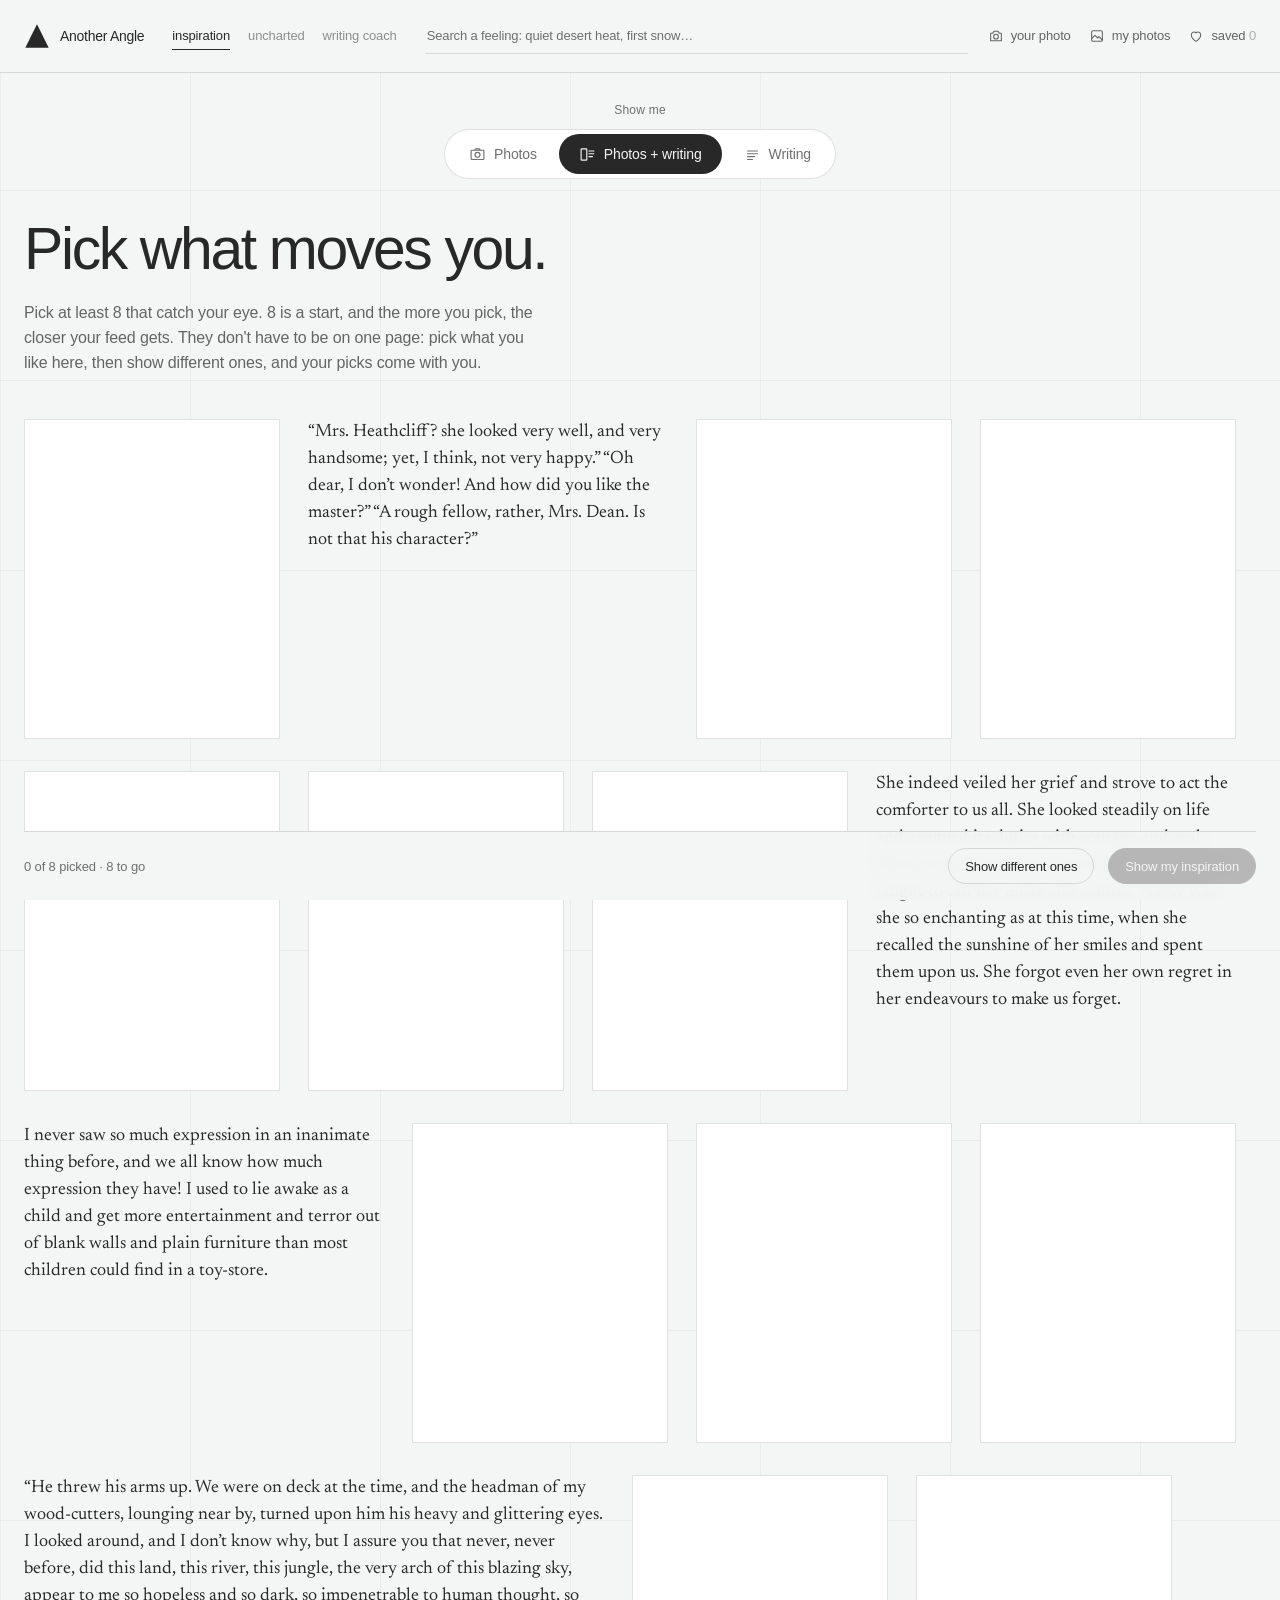
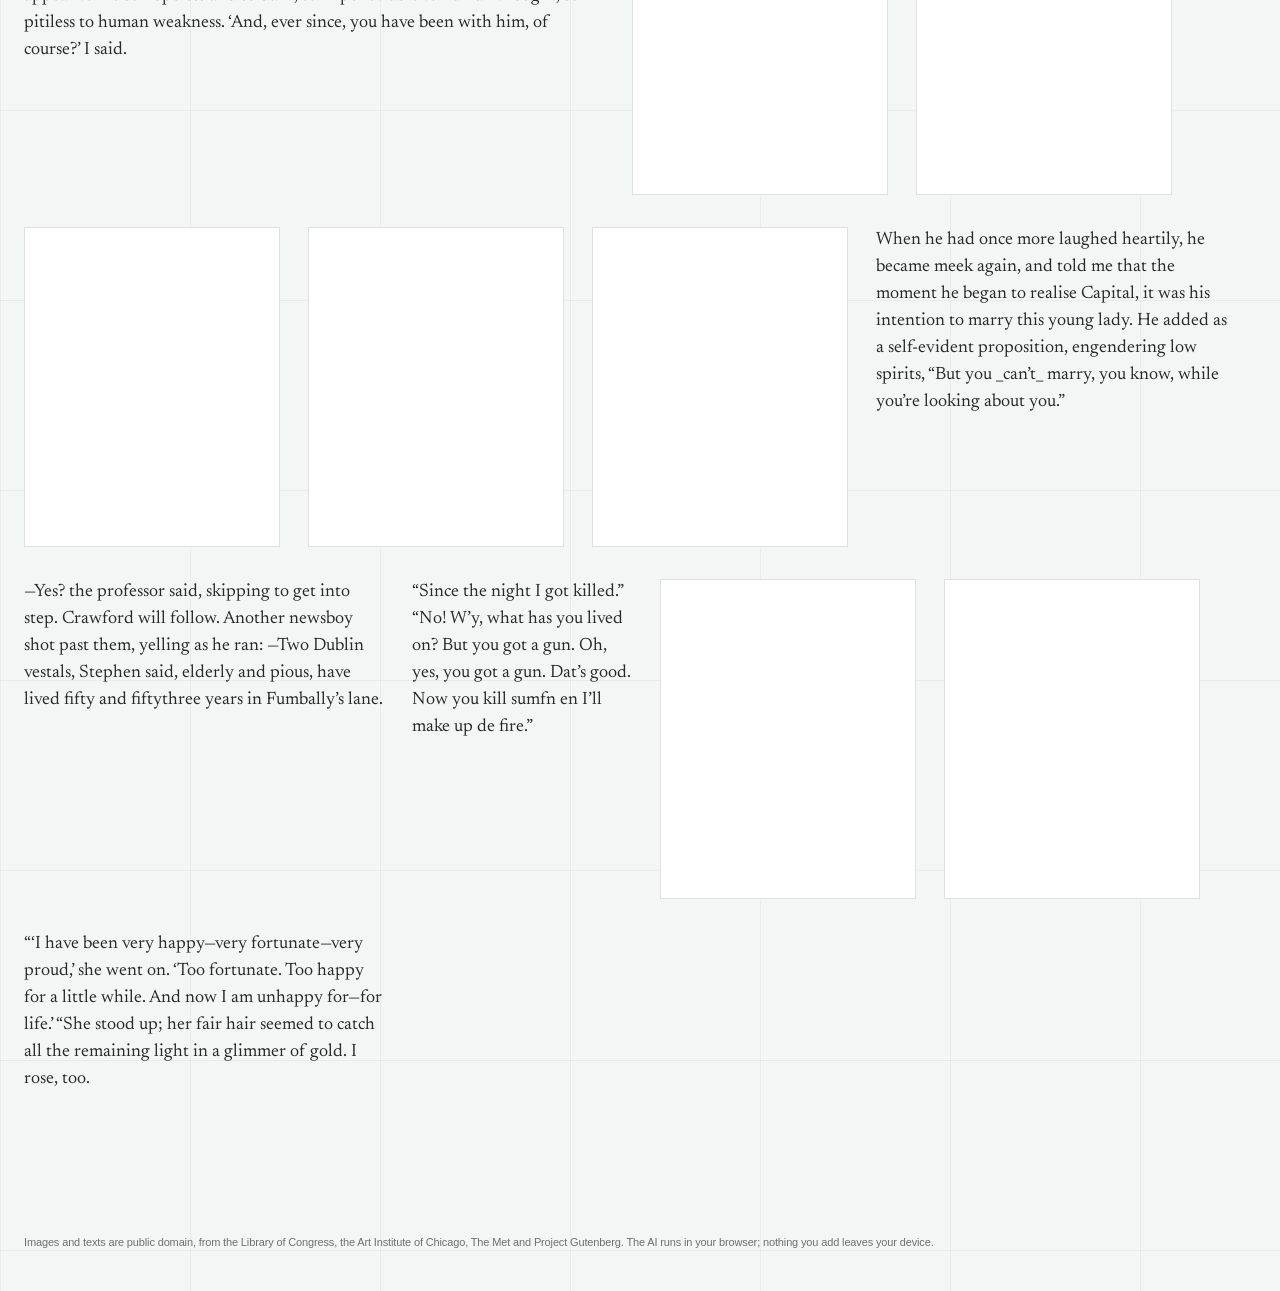
==== commit 7b04de75: "Make the gallery easier to read and the language plainer - Soft dark gradients behind the gallery's " ====
--- a/index.html
+++ b/index.html
@@ -81,12 +81,12 @@
         <button class="btn ghost small" id="retrain" title="Your earlier picks are kept">Pick more</button>
       </div>
       <div class="taste" id="taste" hidden>
-        <p class="taste-line"><span class="taste-label">Your taste, read by CLIP</span> <em id="taste-words"></em>
+        <p class="taste-line"><span class="taste-label" title="Read by the AI (CLIP) from what you picked and saved">Your taste</span> <em id="taste-words"></em>
           <button class="btn ghost small" id="taste-toggle" type="button" aria-expanded="false" aria-controls="taste-dials">Steer</button></p>
         <div class="taste-dials" id="taste-dials" hidden></div>
       </div>
       <div class="next-step" id="next-step" hidden>
-        <p><b>Your picks just built a gallery.</b> Walk through rooms CLIP designed from your taste, then explore where it points next.</p>
+        <p><b>Your picks just built a gallery.</b> Walk through rooms built from your taste, then explore where it leads.</p>
         <a class="btn solid small" href="uncharted.html" id="next-step-go">Walk through it →</a>
         <button type="button" class="next-step-x" id="next-step-x" aria-label="Dismiss">×</button>
       </div>
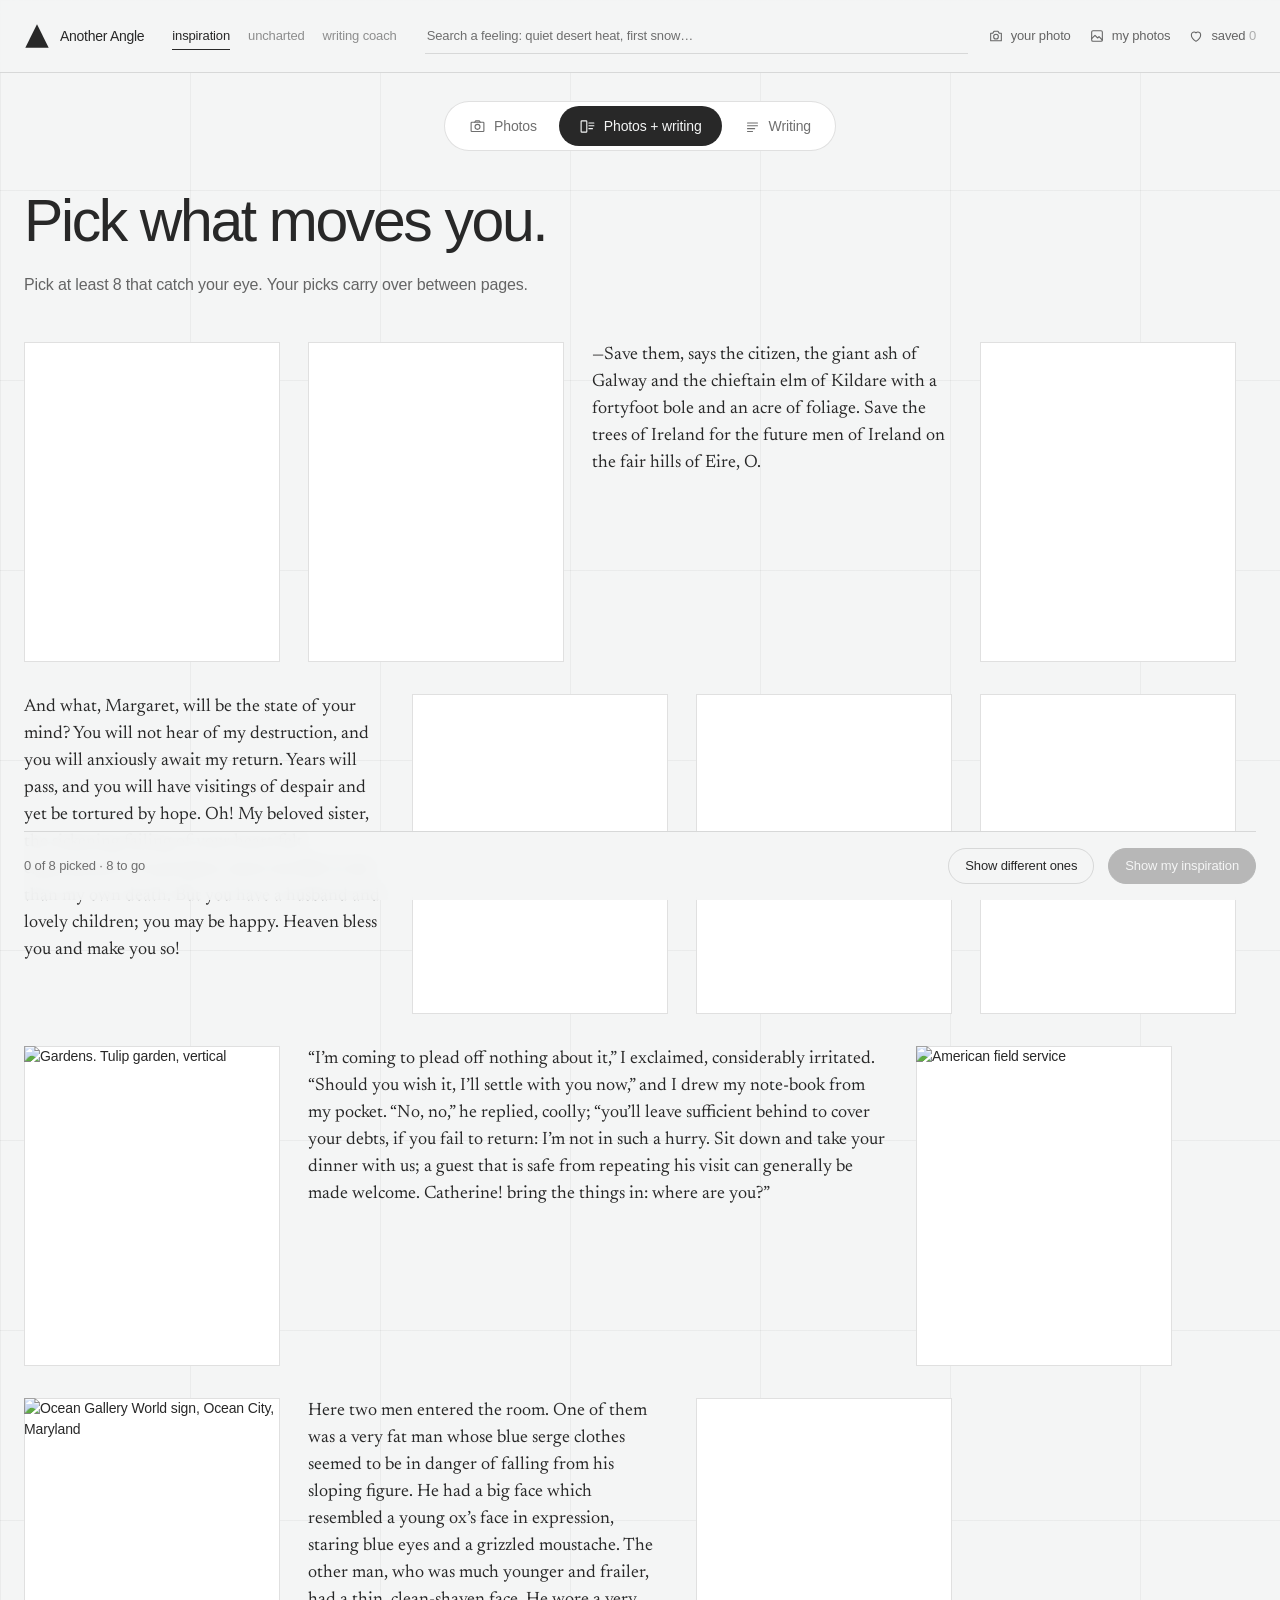
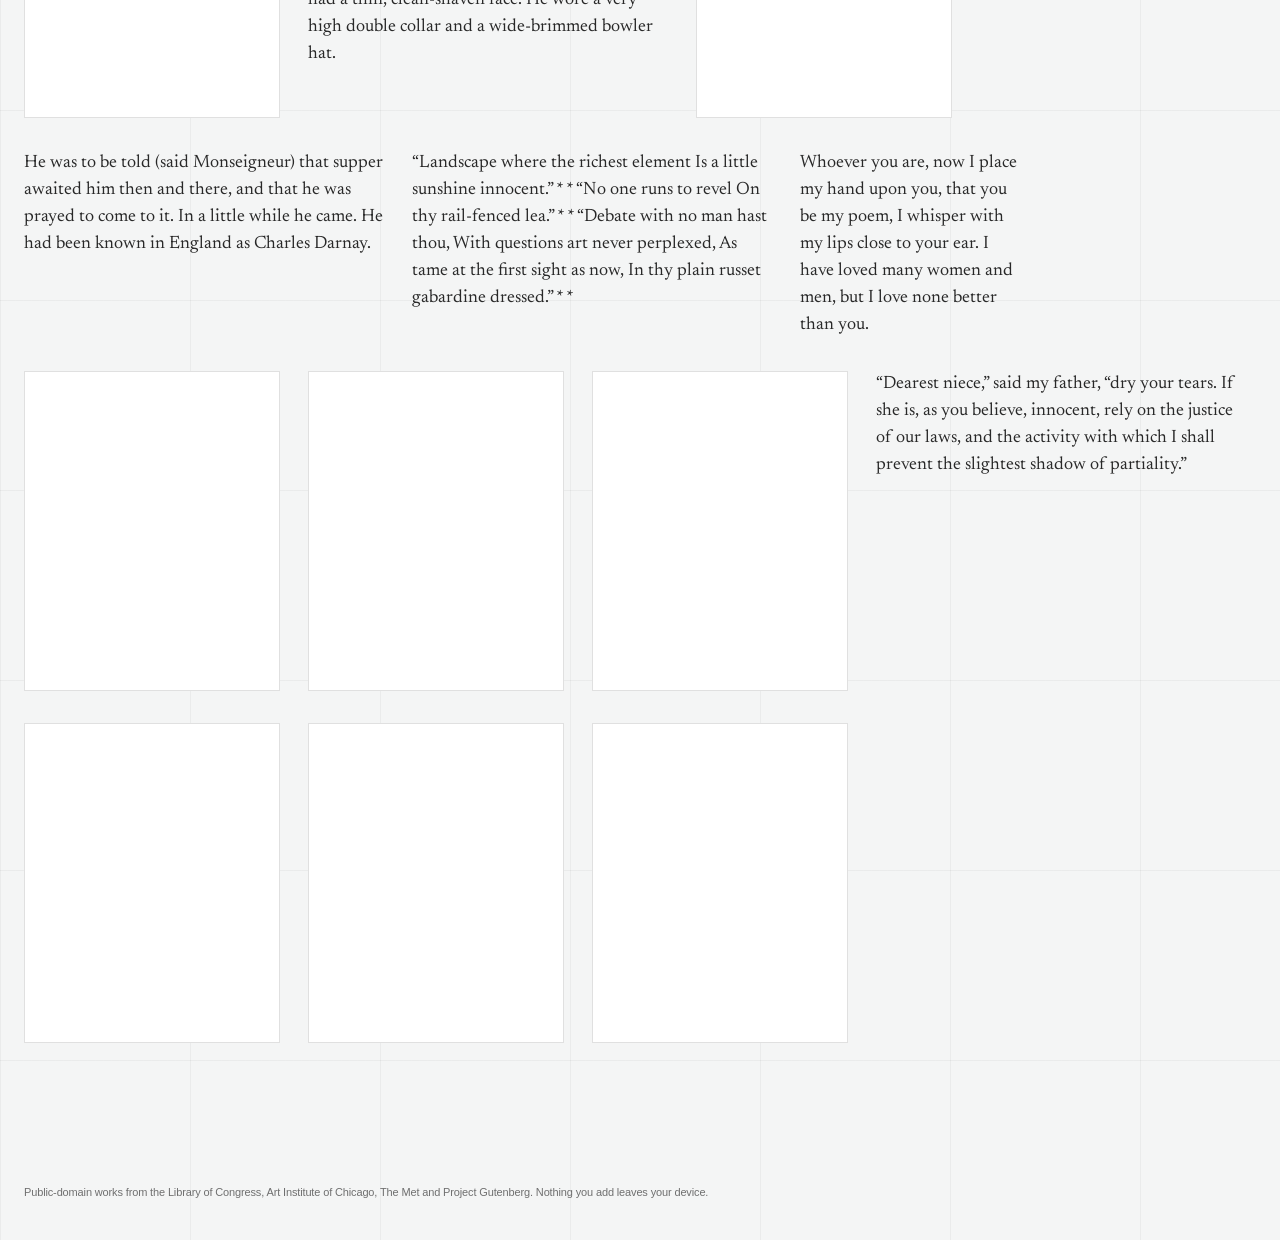
==== commit ebba7c7d: "Cut on-screen text across Inspiration and Uncharted - Inspiration: one-line pick instructions, no "S" ====
--- a/index.html
+++ b/index.html
@@ -47,8 +47,7 @@
   <main>
     <section id="view-start" class="view" hidden>
       <div class="showme" role="group" aria-label="Show me">
-        <span class="showme-label">Show me</span>
-        <div class="seg">
+                <div class="seg">
           <button type="button" data-focus="photo" aria-pressed="false"><svg viewBox="0 0 24 24" aria-hidden="true"><rect x="3" y="6" width="18" height="13" rx="1"/><circle cx="12" cy="12.5" r="3.5"/><path d="M8 6l1.5-2h5L16 6"/></svg>Photos</button>
           <button type="button" data-focus="both" aria-pressed="true"><svg viewBox="0 0 24 24" aria-hidden="true"><rect x="3" y="4" width="8" height="16" rx="1"/><path d="M14 7h7M14 11h7M14 15h5"/></svg>Photos + writing</button>
           <button type="button" data-focus="text" aria-pressed="false"><svg viewBox="0 0 24 24" aria-hidden="true"><path d="M5 7h14M5 11h14M5 15h10M5 19h7"/></svg>Writing</button>
@@ -56,7 +55,7 @@
       </div>
       <div class="intro">
         <h1 data-lens>Pick what moves you.</h1>
-        <p id="pick-intro">Pick at least 8 that catch your eye. 8 is a start, and the more you pick, the closer your feed gets. They don't have to be on one page: pick what you like here, then show different ones, and your picks come with you.</p>
+        <p id="pick-intro">Pick at least 8 that catch your eye. Your picks carry over between pages.</p>
       </div>
       <div class="pick-grid" id="pick-grid"></div>
       <div class="pick-bar">
@@ -69,8 +68,7 @@
 
     <section id="view-feed" class="view" hidden>
       <div class="showme" role="group" aria-label="Show me">
-        <span class="showme-label">Show me</span>
-        <div class="seg">
+                <div class="seg">
           <button type="button" data-focus="photo" aria-pressed="false"><svg viewBox="0 0 24 24" aria-hidden="true"><rect x="3" y="6" width="18" height="13" rx="1"/><circle cx="12" cy="12.5" r="3.5"/><path d="M8 6l1.5-2h5L16 6"/></svg>Photos</button>
           <button type="button" data-focus="both" aria-pressed="true"><svg viewBox="0 0 24 24" aria-hidden="true"><rect x="3" y="4" width="8" height="16" rx="1"/><path d="M14 7h7M14 11h7M14 15h5"/></svg>Photos + writing</button>
           <button type="button" data-focus="text" aria-pressed="false"><svg viewBox="0 0 24 24" aria-hidden="true"><path d="M5 7h14M5 11h14M5 15h10M5 19h7"/></svg>Writing</button>
@@ -86,7 +84,7 @@
         <div class="taste-dials" id="taste-dials" hidden></div>
       </div>
       <div class="next-step" id="next-step" hidden>
-        <p><b>Your picks just built a gallery.</b> Walk through rooms built from your taste, then explore where it leads.</p>
+        <p><b>Your picks built a gallery.</b></p>
         <a class="btn solid small" href="uncharted.html" id="next-step-go">Walk through it →</a>
         <button type="button" class="next-step-x" id="next-step-x" aria-label="Dismiss">×</button>
       </div>
@@ -97,14 +95,14 @@
     <section id="view-saved" class="view" hidden>
       <div class="intro">
         <h1 data-lens>Saved</h1>
-        <p id="saved-note">Everything you hearted. Each one also taught the model a little more about your taste.</p>
+        <p id="saved-note">Everything you hearted.</p>
       </div>
       <div class="masonry" id="saved"></div>
     </section>
     <section id="view-mine" class="view" hidden>
       <div class="intro">
         <h1 data-lens>My portfolio</h1>
-        <p>Add your own photos. The AI reads them right here in your browser and keeps them on this device, so nothing is uploaded. They join your feed, your searches, and the Uncharted map.</p>
+        <p>Add your own photos. They stay on this device.</p>
       </div>
       <div class="drop" id="mine-drop">
         <p>Drag photos here, or</p>
@@ -152,7 +150,7 @@
   </div>
 
   <footer class="foot">
-    Images and texts are public domain, from the Library of Congress, the Art Institute of Chicago, The Met and Project Gutenberg. The AI runs in your browser; nothing you add leaves your device.
+    Public-domain works from the Library of Congress, Art Institute of Chicago, The Met and Project Gutenberg. Nothing you add leaves your device.
   </footer>
 
   <script type="module" src="js/app.js"></script>
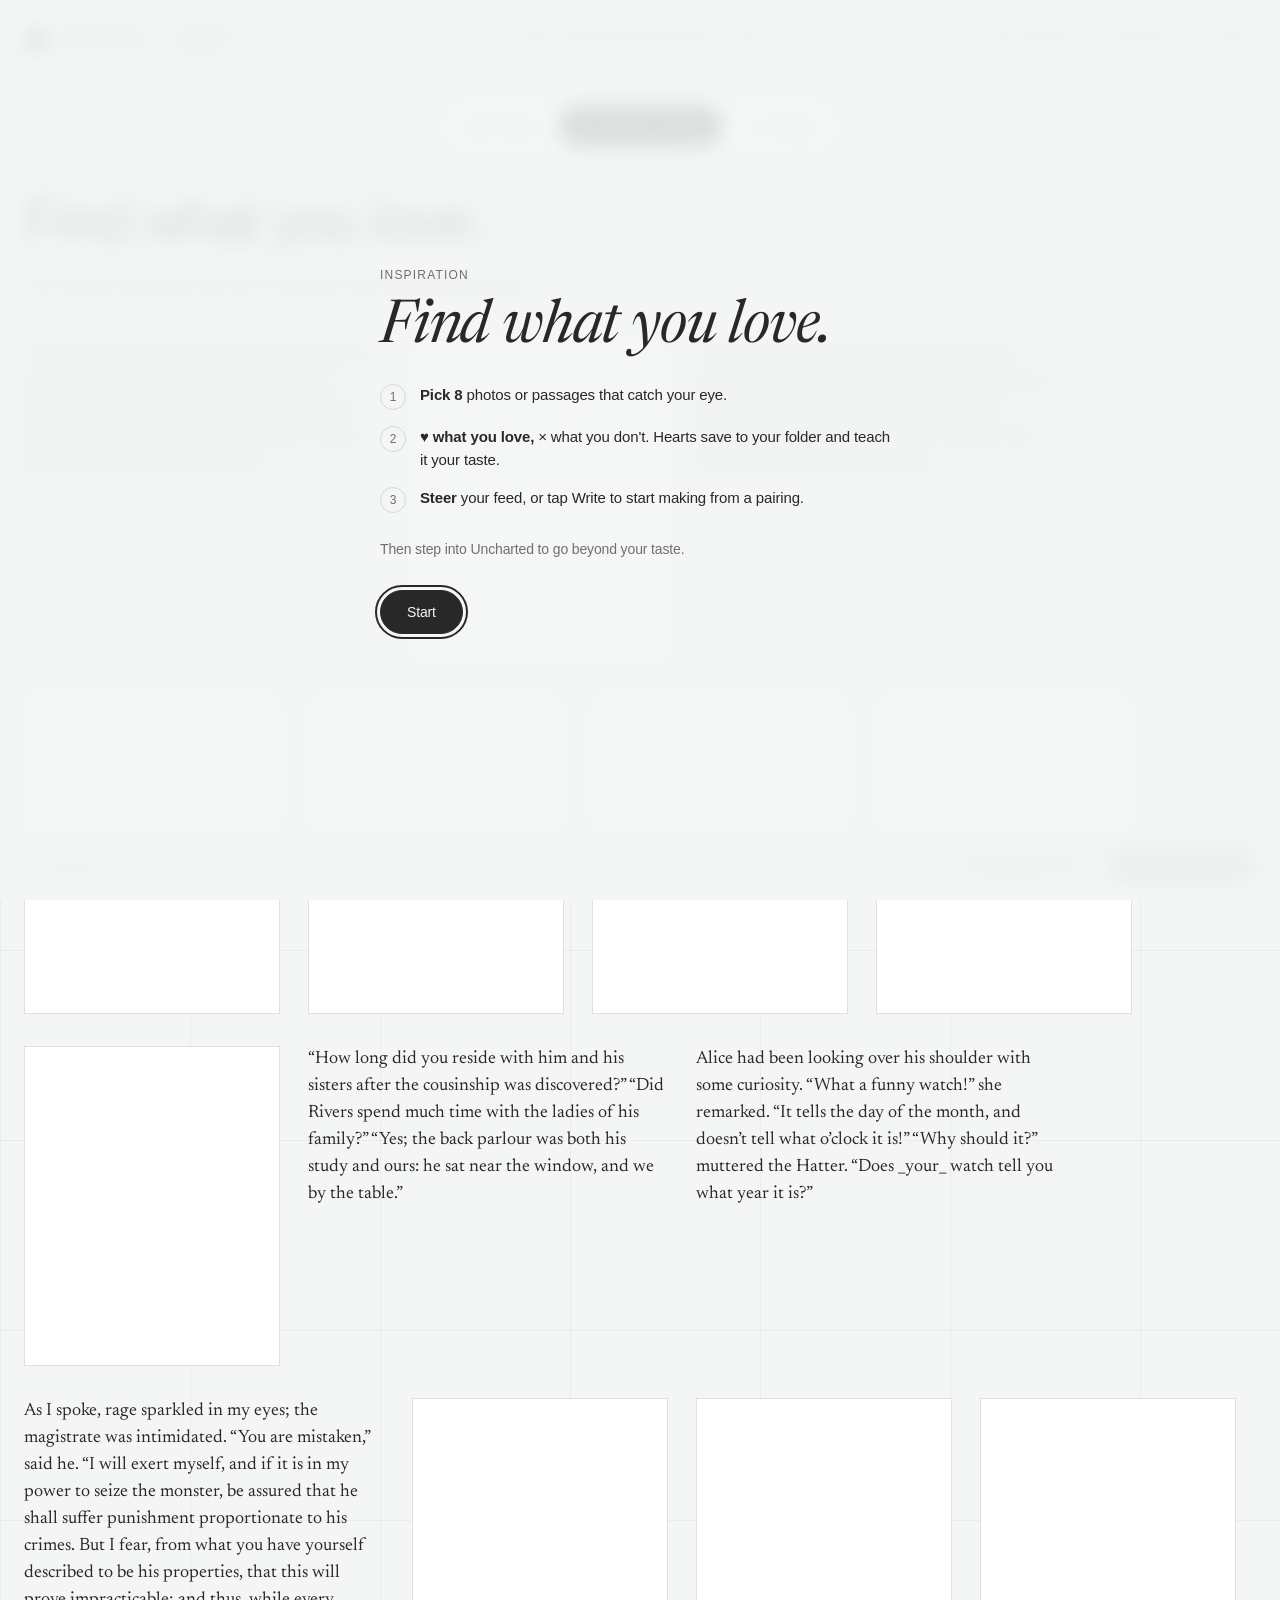
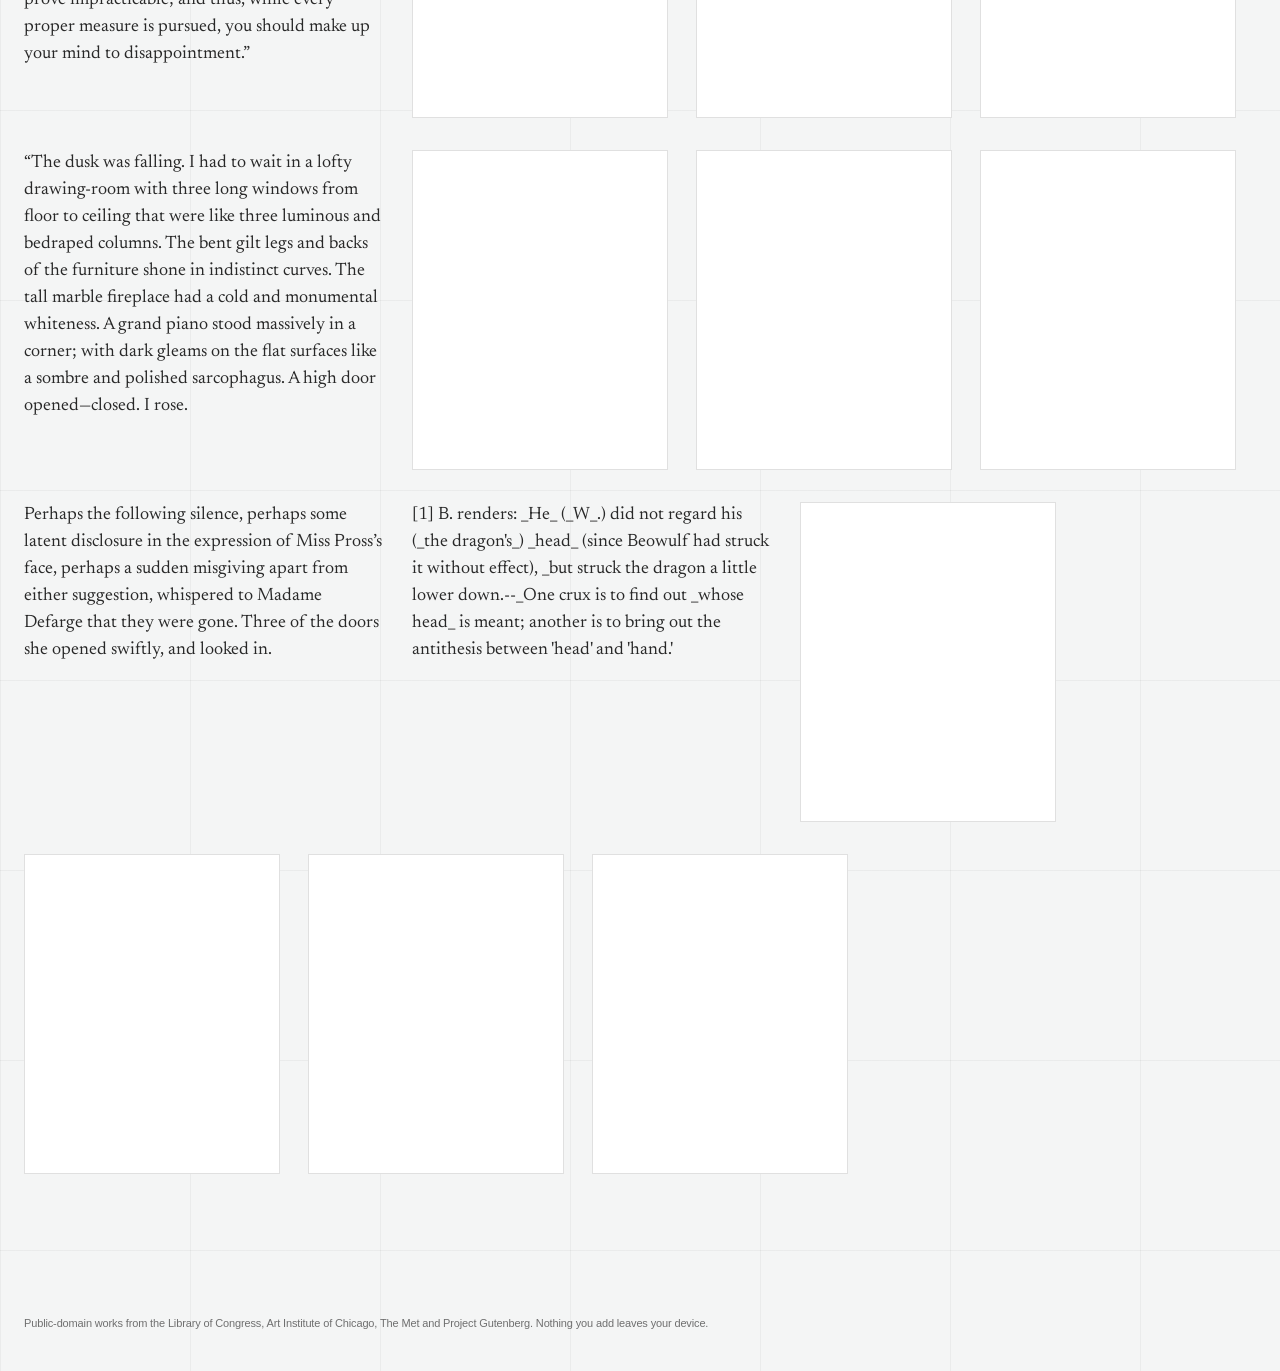
==== commit 30ae6cc8: "Add welcome screens that set Inspiration and Uncharted apart - Inspiration: "Find what you love." (p" ====
--- a/index.html
+++ b/index.html
@@ -17,9 +17,10 @@
   <header class="top">
     <a class="brand" href="#" data-go="feed"><svg viewBox="0 0 40 40" aria-hidden="true"><path d="M20 2 38 38H2Z"/></svg>Another Angle</a>
     <nav class="tabs" aria-label="Sections">
-      <a class="tab" id="tab-feed" href="#" data-go="feed" aria-current="page">Inspiration</a>
-      <a class="tab" id="tab-uncharted" href="uncharted.html">Uncharted</a>
+      <a class="tab" id="tab-feed" href="#" data-go="feed" aria-current="page" title="Find what you love">Inspiration</a>
+      <a class="tab" id="tab-uncharted" href="uncharted.html" title="Go beyond your taste">Uncharted</a>
       <a class="tab" id="tab-coach" href="#coach">Writing coach</a>
+      <button class="howto" type="button" data-welcome>how it works</button>
     </nav>
     <div class="tools" id="tools">
       <form class="search" id="search" role="search">
@@ -54,7 +55,7 @@
         </div>
       </div>
       <div class="intro">
-        <h1 data-lens>Pick what moves you.</h1>
+        <h1 data-lens>Find what you love.</h1>
         <p id="pick-intro">Pick at least 8 that catch your eye. Your picks carry over between pages.</p>
       </div>
       <div class="pick-grid" id="pick-grid"></div>
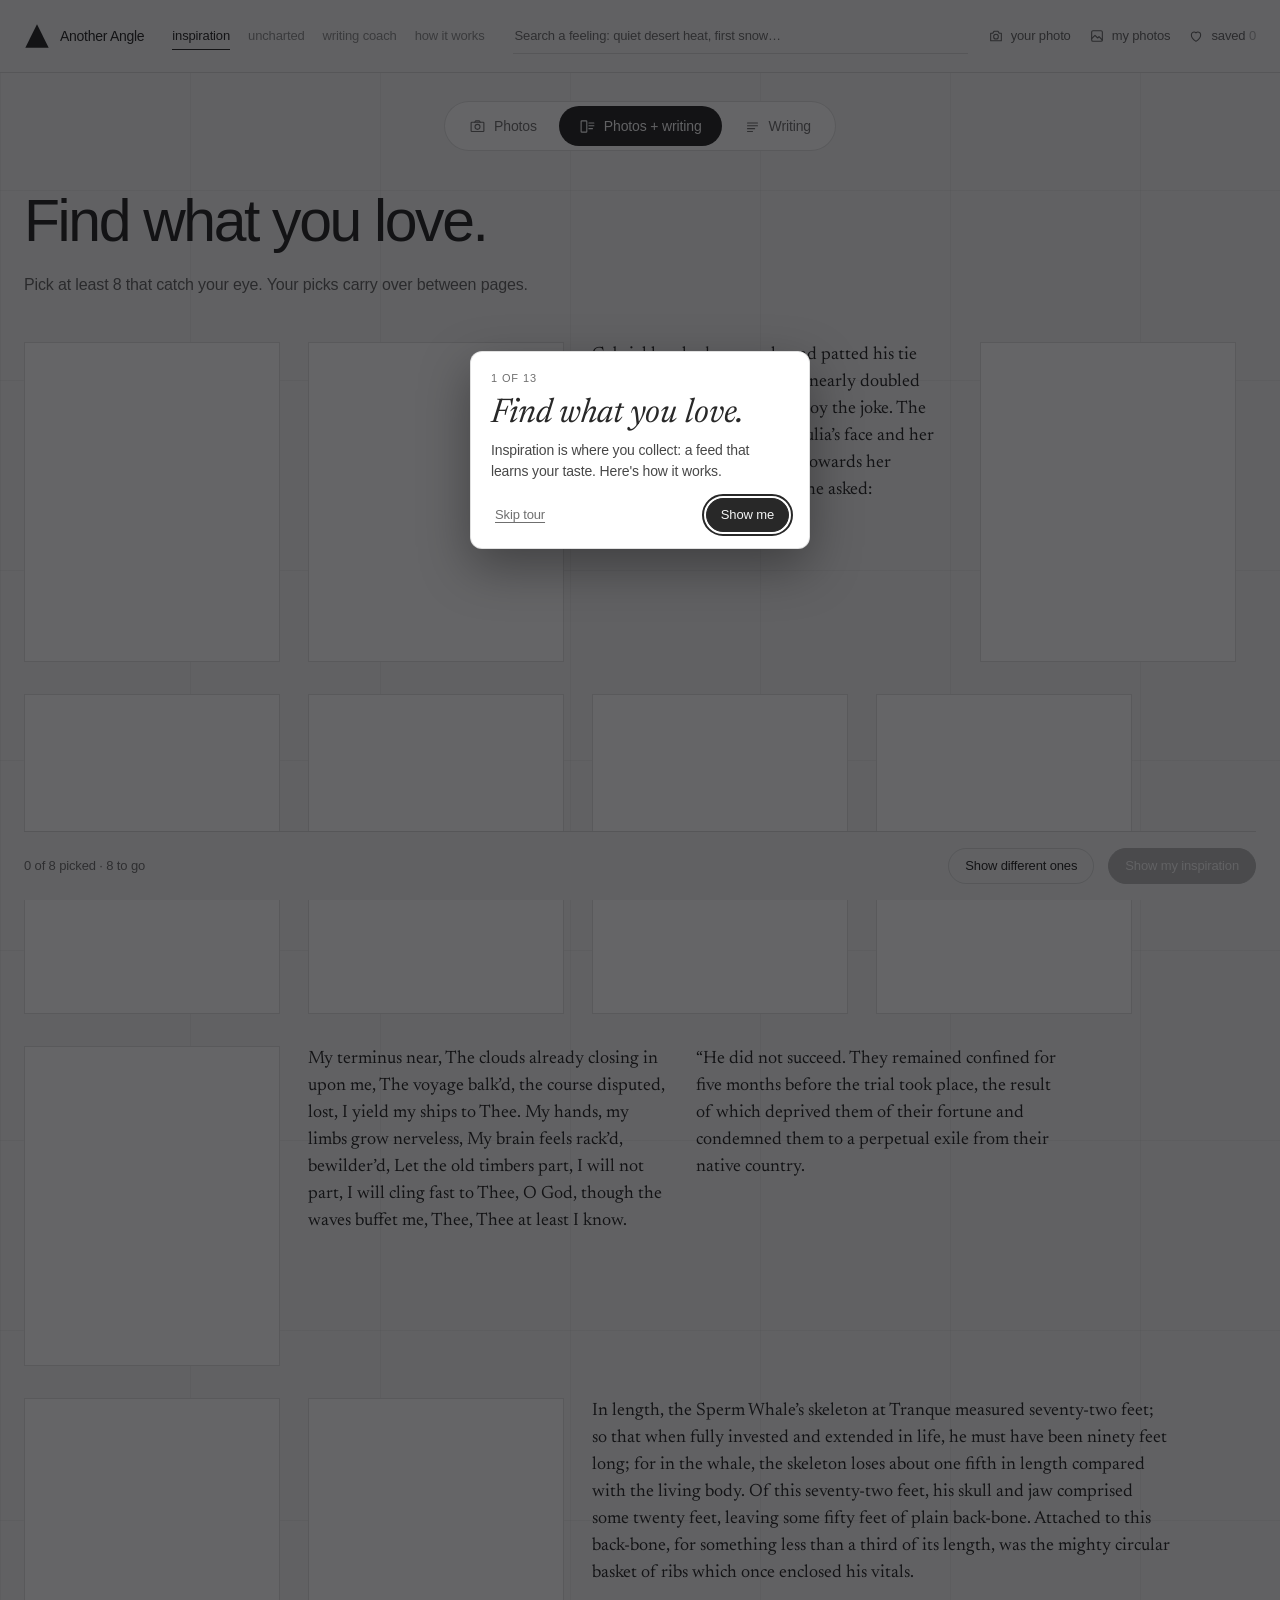
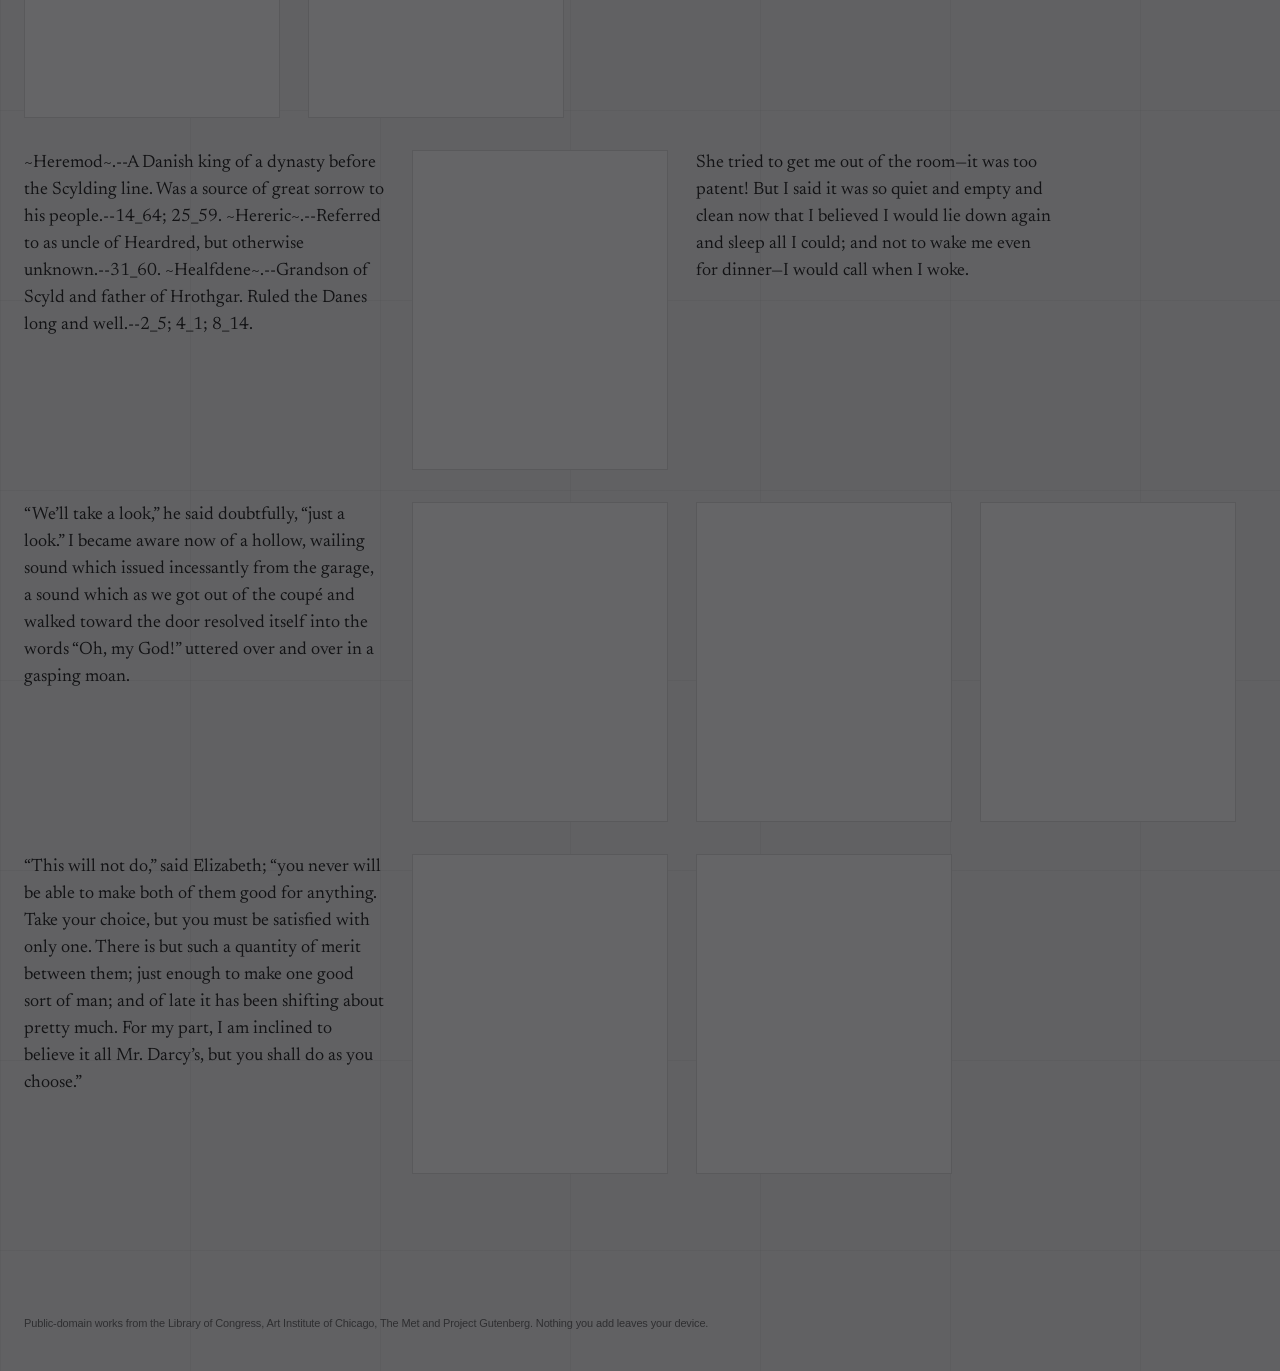
==== commit 76ab877e: "Add an always-available Match images button to the writing coach Co-Authored-By: Claude Opus 5.5 <no" ====
--- a/index.html
+++ b/index.html
@@ -131,6 +131,7 @@
         <form class="chat-input" id="chat-form">
           <label for="chat-text" class="sr">Message</label>
           <textarea id="chat-text" rows="1" placeholder="Type here"></textarea>
+          <button class="btn ghost" type="button" id="chat-match" title="Find archive photos that match what you've written">Match images</button>
           <button class="btn solid" type="submit">Send</button>
         </form>
       </div>
--- a/style.css
+++ b/style.css
@@ -149,6 +149,7 @@
 .chat-input { display: flex; gap: 10px; padding: 12px 20px; border-top: 1px solid var(--line); align-items: flex-end; }
 .chat-input textarea { flex: 1; resize: none; min-height: 36px; max-height: 140px; border: 0; border-bottom: 1px solid var(--line); border-radius: 0; padding: 8px 2px; background: transparent; outline: none; }
 .chat-input textarea:focus { border-bottom-color: var(--ink); }
+@media (max-width: 560px) { #chat-match { padding: 0 10px; font-size: 12px; } }
 .typing { color: var(--muted); font-size: 12px; }
 
 /* The cursor as a lens (js/lens.js) */
@@ -267,3 +268,15 @@
   .reveal-dial:not(.is-strong):nth-child(n+7) { display: none; }
   .reveal-words { inset: -40px -6vw; }
 }
+
+/* the coach pairing your writing with archive photos */
+.mini-cards { display: grid; grid-template-columns: repeat(3, minmax(0, 1fr)); gap: 10px; max-width: 560px; }
+.mini-match { margin: 0; display: grid; gap: 6px; min-width: 0; }
+.mini-match img { width: 100%; aspect-ratio: 4 / 5; object-fit: cover; display: block; background: var(--chip); }
+.mini-match figcaption { display: flex; align-items: flex-start; gap: 6px; font-size: 12px; color: var(--muted); }
+.mini-match figcaption span { flex: 1; min-width: 0; overflow-wrap: anywhere; }
+.mini-match button { flex: none; width: 28px; height: 28px; padding: 0; display: grid; place-items: center; border: 1px solid var(--line); border-radius: 50%; background: transparent; color: var(--ink); cursor: pointer; }
+.mini-match button svg { width: 14px; height: 14px; fill: none; stroke: currentColor; stroke-width: 1.8; }
+.mini-match button[aria-pressed="true"] { background: var(--accent); color: var(--accent-ink); border-color: var(--accent); }
+.mini-match button[aria-pressed="true"] svg { fill: currentColor; }
+@media (max-width: 560px) { .mini-cards { grid-template-columns: repeat(2, minmax(0, 1fr)); } }
